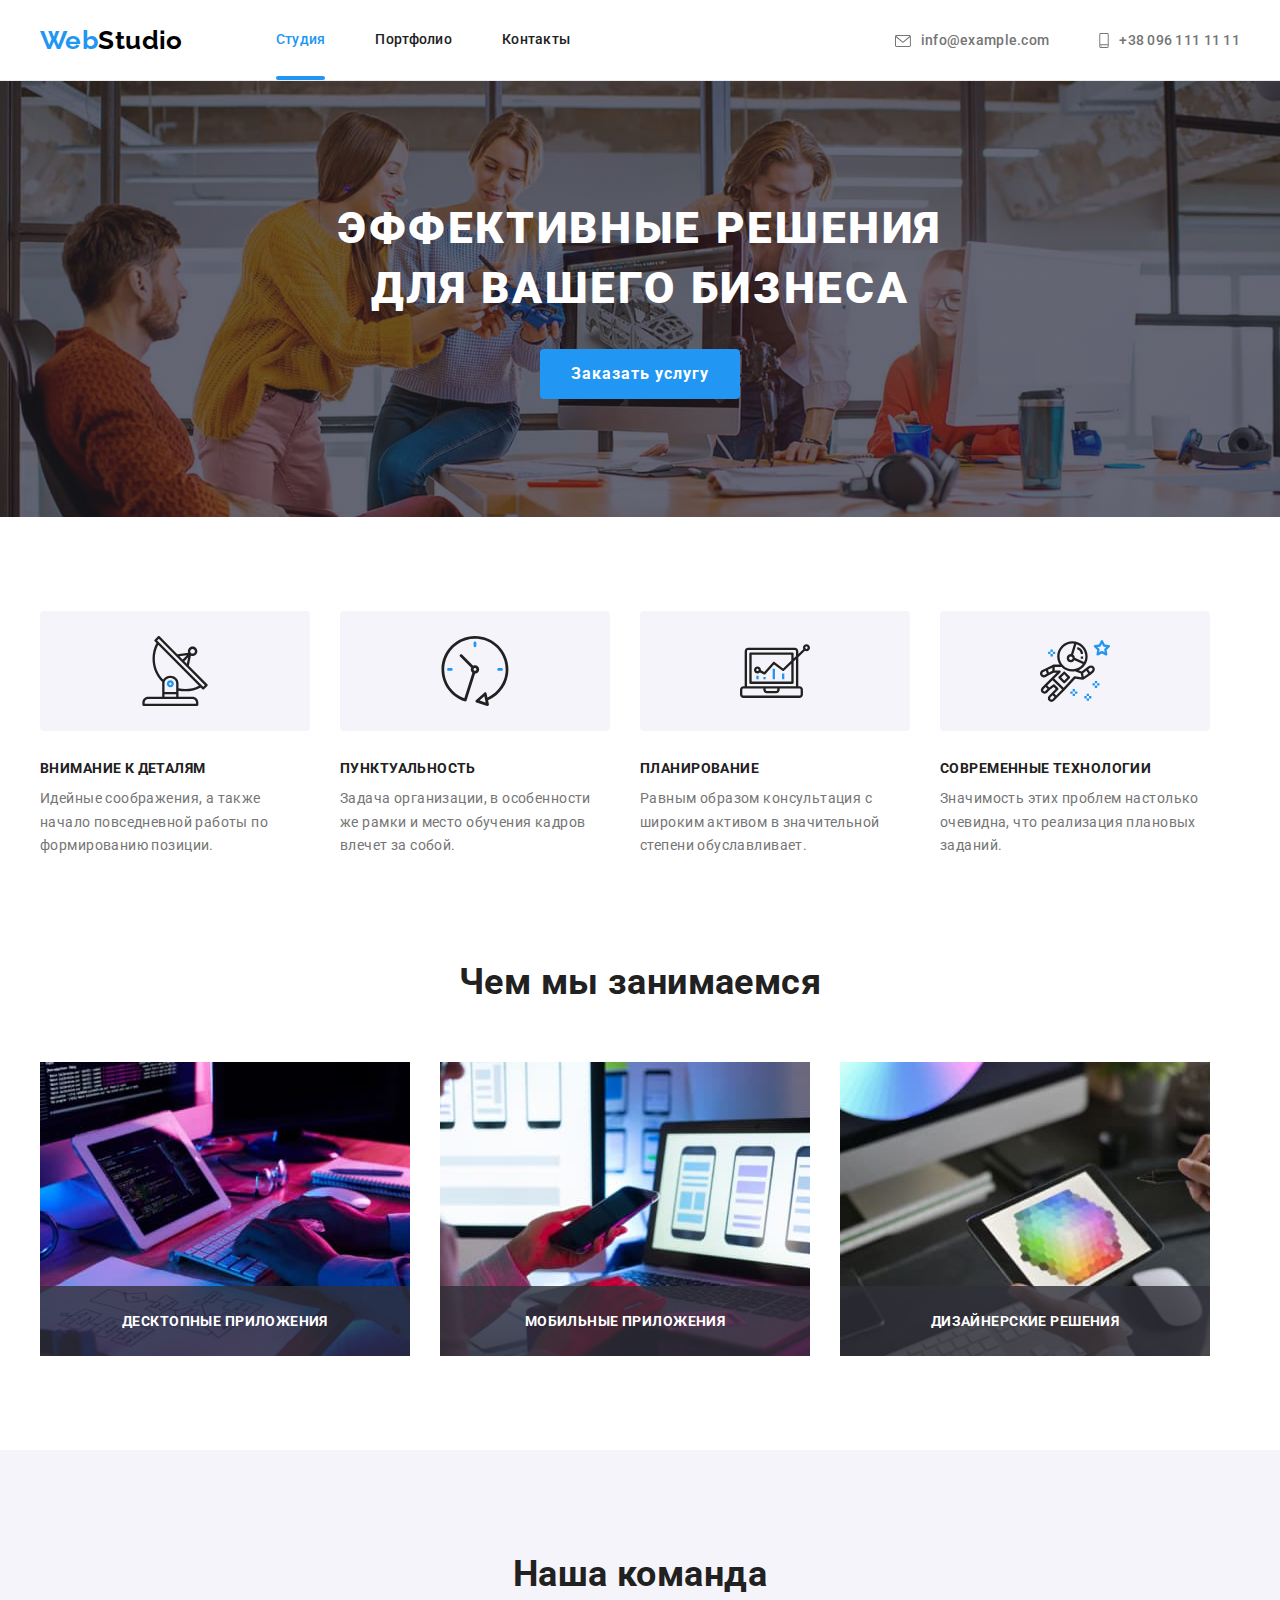
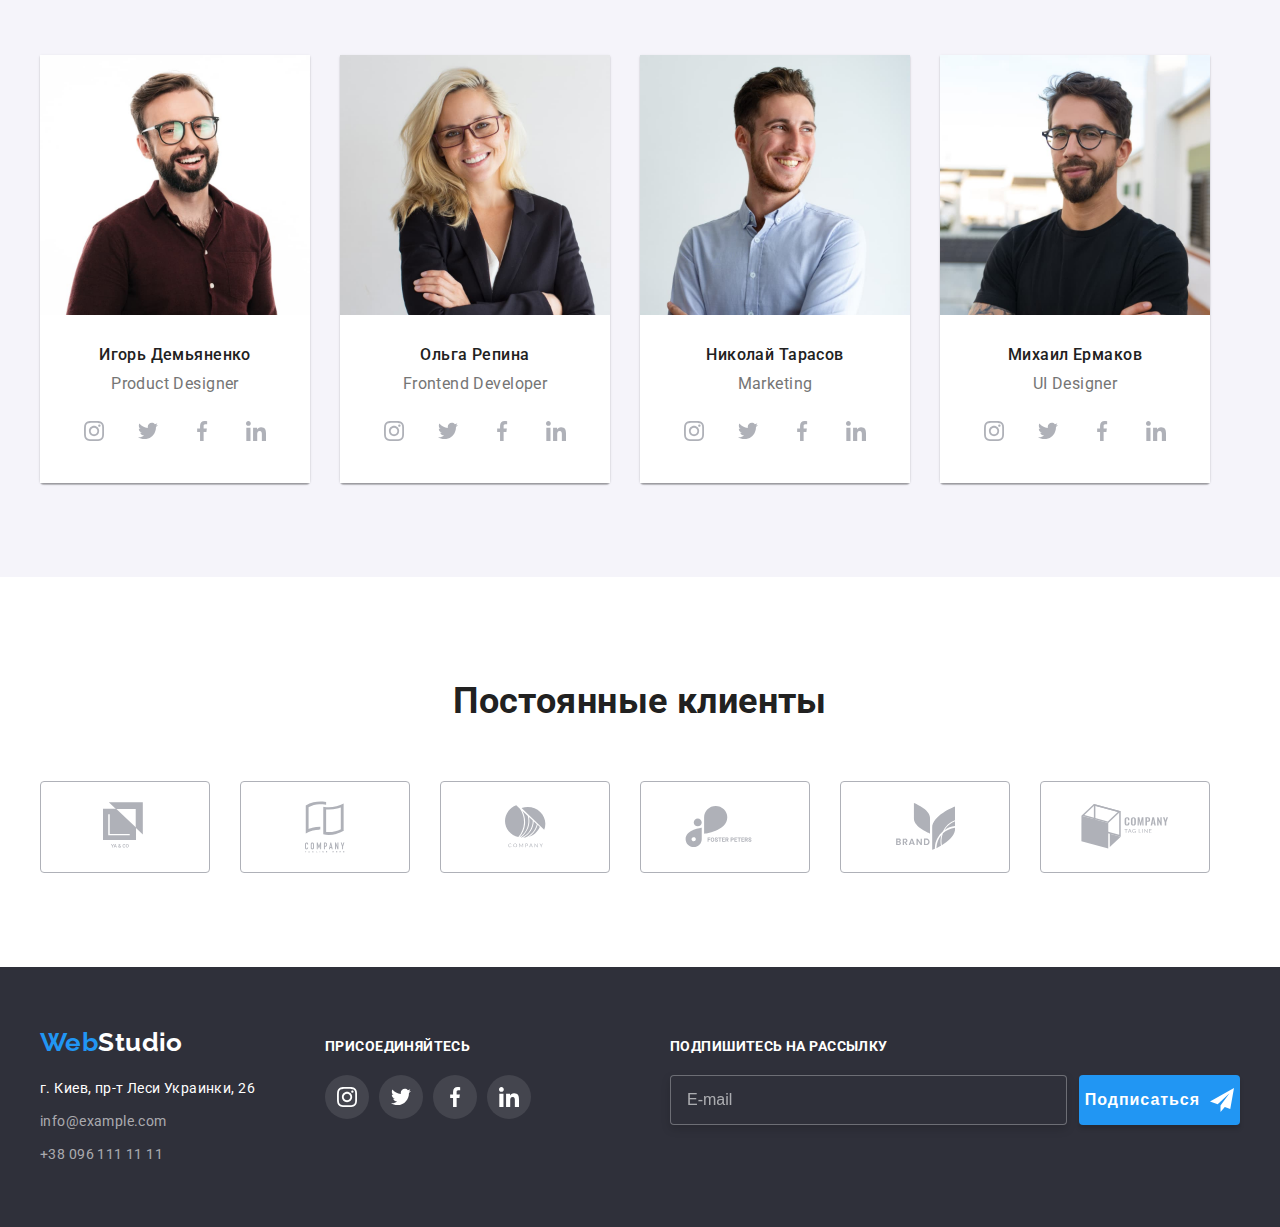
==== index.html @ 764f9989 "home work 8" ====
<!DOCTYPE html>
<html lang="ru">
<head>
    <meta charset="UTF-8">
    <meta name="viewport" content="width=device-width, initial-scale=1.0">
    <link rel="icon" href="./images/favicon.ico" type="image/x-icon">
    <link rel="preconnect" href="https://fonts.gstatic.com">
    <link href="https://fonts.googleapis.com/css2?family=Raleway:wght@700&family=Roboto:wght@400;500;700;900&display=swap" rel="stylesheet">
    <link rel="stylesheet" href="https://cdnjs.cloudflare.com/ajax/libs/modern-normalize/1.0.0/modern-normalize.min.css" integrity="sha512-ISS7cAi1PEhQ8jnbJpJZMd29NlhNj4AWYyLOSp2CE/CsHxTCu+r+t0D2yoJudVrd0/8fTVPUVDzY5Tvli75u/g==" crossorigin="anonymous" />
    <link rel="stylesheet" href="./css/main.min.css">
    <title>Web Studio</title>
</head>
<body>
    <!--Навигация-->
    <header class="header"> 
        <div class="conteiner main-nav">      
            <a class="logo" href="./index.html">Web<span class="accent">Studio</span></a>
            <div class="burger-menu" id="burger-menu" data-menu>
                <nav class="page-nave">
                    <ul class="site-nav list">
                        <li class="item"><a class="link current" href="./index.html">Студия</a></li>
                        <li class="item"><a class="link" href="./portfolio.html">Портфолио</a></li>
                        <li class="item"><a class="link" href="">Контакты</a></li>
                    </ul>
                </nav>        
                    <address class="auth">
                        <ul class="auth-nav">
                            <li class="item"><a class="link" href="mailto:info@example.com">
                                <svg class="icon-link" width="16" height="12"><use href="./images/sprite.svg#icon-envelope"></use>
                                </svg>info@example.com</a>
                            </li>
                            <li class="item"><a class="link"  href="tel:+380961111111">
                                <svg class="icon-link" width="10" height="15"><use href="./images/sprite.svg#icon-smartphone"></use>
                                </svg>+38 096 111 11 11</a>
                            </li>            
                        </ul> 
                    </address>
                </div>
                <button class="nav-menu"
                aria-expanded="false"
                aria-controls="burger-menu"
                data-nav-menu
                >
                    <svg class="menu" width="40" height="40"
                    aria-label="Переключатель мобильного меню">
                        <use class="icon-menu" href="./images/sprite.svg#icon-menu"></use>
                        <use class="icon-close" href="./images/sprite.svg#icon-close"></use>
                    </svg>
                </button>
            </div>
    </header>
    <main>
        <!--Hero-->
        <section class="hero">
           <div class="conteiner">
            <h1 class="hero-title">Эффективные решения <br/> 
                для вашего бизнеса</h1>
                <button data-modal-open>Заказать услугу</button>
           </div>
        </section>
        <!--Features-->
        <section class="section features">
           <div class="conteiner">
            <h2 class="visually-hidden">Особенности</h2>
            <ul class="features-list">
                <li class="item">
                    <div class="icon-features">
                        <svg width=70 height=70>
                            <use href="./images/sprite.svg#icon-antenna"></use>
                        </svg>
                    </div>
                    <h3 class="title">Внимание к деталям</h3>
                    <p>Идейные соображения, а также начало повседневной работы по формированию позиции.</p>
                </li>
                <li class="item">
                    <div class="icon-features">
                        <svg width=70 height=70>
                            <use href="./images/sprite.svg#icon-clock"></use>
                        </svg>
                    </div>
                    <h3 class="title">Пунктуальность</h3>
                    <p>Задача организации, в особенности же рамки и место обучения кадров влечет за собой.</p>
                </li>
                <li class="item">
                    <div class="icon-features">
                        <svg width=70 height=70>
                            <use href="./images/sprite.svg#icon-diagram"></use>
                        </svg>
                    </div>
                    <h3 class="title">Планирование</h3>
                    <p>Равным образом консультация с широким активом в значительной степени обуславливает.</p>
                </li>
                <li class="item">
                    <div class="icon-features">
                        <svg width=70 height=70>
                            <use href="./images/sprite.svg#icon-astronaut"></use>
                        </svg>
                    </div>
                    <h3 class="title">Современные технологии</h3>
                    <p>Значимость этих проблем настолько очевидна, что реализация плановых заданий.</p>
                </li>
            </ul>
           </div>
        </section>
        <!--Works-->
        <section class="section employment">
           <div class="conteiner">
            <h2 class="section-title">Чем мы занимаемся</h2>
            <ul class="works">
                <li class="item"><img src="images/box1.jpg" alt="work1" width="370">
                    <div class="works-label">Десктопные приложения</div>
                </li>
                <li class="item"><img src="images/box2.jpg" alt="work2" width="370">
                    <div class="works-label">Мобильные приложения</div>
                </li>
                <li class="item"><img src="images/box3.jpg" alt="work3" width="370">
                    <div class="works-label">Дизайнерские решения</div>
                </li>
            </ul>
           </div>
        </section>
        <!--Team-->
        <section class="section team">
            <div class="conteiner">
                <h2 class="section-title">Наша команда</h2>
            <ul class="workers">
                <li class="item"><img src="images/team1.jpg" alt="Игорь Демьяненко"">                                 
                <div class="workers-info">
                    <h3 class="names">Игорь Демьяненко</h3>
                    <p class="proffeshion">Product Designer</p>
                    <ul class="social-links">
                        <li class="social-item"><a class="link-social" href="">
                            <svg width=20 height=20>
                                <use href="./images/sprite.svg#icon-instagram"></use>
                                       </svg>
                            </a></li>
                        <li class="social-item"><a class="link-social" href="">
                            <svg width=20 height=20>
                                <use href="./images/sprite.svg#icon-twitter"></use>
                                           </svg>
                        </a></li>
                        <li class="social-item"><a class="link-social" href="">
                            <svg width=20 height=20>
                                <use href="./images/sprite.svg#icon-facebook"></use>
                                           </svg>
                        </a></li>
                        <li class="social-item"><a class="link-social" href="">
                            <svg width=20 height=20>
                                <use href="./images/sprite.svg#icon-linkedin"></use>
                                           </svg>
                        </a></li>
                    </ul>
                </div>
                </li>
                <li class="item"><img src="images/team2.jpg" alt="Ольга Репина"">
                <div class="workers-info">
                    <h3 class="names">Ольга Репина</h3>
                    <p class="proffeshion">Frontend Developer</p>
                    <ul class="social-links">
                        <li class="social-item"><a class="link-social" href="">
                            <svg width=20 height=20>
                                <use href="./images/sprite.svg#icon-instagram"></use>
                                       </svg>
                            </a></li>
                        <li class="social-item"><a class="link-social" href="">
                            <svg width=20 height=20>
                                <use href="./images/sprite.svg#icon-twitter"></use>
                                           </svg>
                        </a></li>
                        <li class="social-item"><a class="link-social" href="">
                            <svg width=20 height=20>
                                <use href="./images/sprite.svg#icon-facebook"></use>
                                           </svg>
                        </a></li>
                        <li class="social-item"><a class="link-social" href="">
                            <svg width=20 height=20>
                                <use href="./images/sprite.svg#icon-linkedin"></use>
                                           </svg>
                        </a></li>
                    </ul>
                </div>
                </li>
                <li class="item"><img src="images/team3.jpg" alt="Николай Тарасов"">
                <div class="workers-info">
                    <h3 class="names">Николай Тарасов</h3>
                    <p class="proffeshion">Marketing</p>
                    <ul class="social-links">
                        <li class="social-item"><a class="link-social" href="">
                            <svg width=20 height=20>
                                <use href="./images/sprite.svg#icon-instagram"></use>
                                       </svg>
                            </a></li>
                        <li class="social-item"><a class="link-social" href="">
                            <svg width=20 height=20>
                                <use href="./images/sprite.svg#icon-twitter"></use>
                                           </svg>
                        </a></li>
                        <li class="social-item"><a class="link-social" href="">
                            <svg width=20 height=20>
                                <use href="./images/sprite.svg#icon-facebook"></use>
                                           </svg>
                        </a></li>
                        <li class="social-item"><a class="link-social" href="">
                            <svg width=20 height=20>
                                <use href="./images/sprite.svg#icon-linkedin"></use>
                                           </svg>
                        </a></li>
                    </ul>
                </div>
                </li>
                <li class="item"><img src="images/team4.jpg" alt="Михаил Ермаков"">
                <div class="workers-info">
                    <h3 class="names">Михаил Ермаков</h3>
                    <p class="proffeshion">UI Designer</p>
                    <ul class="social-links">
                        <li class="social-item"><a class="link-social" href="">
                            <svg width=20 height=20>
                                <use href="./images/sprite.svg#icon-instagram"></use>
                                       </svg>
                            </a></li>
                        <li class="social-item"><a class="link-social" href="">
                            <svg width=20 height=20>
                                <use href="./images/sprite.svg#icon-twitter"></use>
                                           </svg>
                        </a></li>
                        <li class="social-item"><a class="link-social" href="">
                            <svg width=20 height=20>
                                <use href="./images/sprite.svg#icon-facebook"></use>
                                           </svg>
                        </a></li>
                        <li class="social-item"><a class="link-social" href="">
                            <svg width=20 height=20>
                                <use href="./images/sprite.svg#icon-linkedin"></use>
                                           </svg>
                        </a></li>
                    </ul>
                </div>
                </li>
            </ul>
            </div>
        </section>
        <!-- Clients -->
        <section class="section partners">
            <div class="conteiner">
                <h2 class="section-title">Постоянные клиенты</h2>
                <ul class="clients">
                    <li class="item"><a class="clients-link" href="">
                        <svg class="icon-clients" width=44 height=49>
                            <use href="./images/sprite.svg#icon-Client-1"></use>
                                   </svg>
                        </a></li>
                    <li class="item"><a class="clients-link" href="">
                        <svg class="icon-clients" width=40 height=52>
                            <use href="./images/sprite.svg#icon-Client-2"></use>
                                   </svg>
                        </a></li>
                    <li class="item"><a class="clients-link" href="">
                        <svg class="icon-clients" width=41 height=43>
                            <use href="./images/sprite.svg#icon-Client-3"></use>
                                   </svg>
                        </a></li>
                    <li class="item"><a class="clients-link" href="">
                        <svg class="icon-clients" width=80 height=42>
                            <use href="./images/sprite.svg#icon-Client-4"></use>
                                   </svg>
                        </a></li>
                    <li class="item"><a class="clients-link" href="">
                        <svg class="icon-clients" width=59 height=47>
                            <use href="./images/sprite.svg#icon-Client-5"></use>
                                   </svg>
                        </a></li>
                    <li class="item"><a class="clients-link" href="">
                        <svg class="icon-clients" width=88 height=45>
                            <use href="./images/sprite.svg#icon-Client-6"></use>
                                   </svg>
                        </a></li>
                </ul>
            </div>
        </section>

        <!-- backdrop -->
        <div class="backdrop is-hidden" data-modal>
            <div class="modal">
                <button class="modal-close" data-modal-close>
                    <svg class="close" width=18 height=18>
                        <use href="./images/sprite.svg#icon-close"></use>
                    </svg>
                </button>
                <form class="modal-form js-send-form" autocomplete="off">
                    <span class="modal-title">Оставьте свои данные, мы вам перезвоним</span>
                    <label class="form-label">
                        <span class="imput-title">Имя</span>
                        <input class="inputs" type="text" name="name">
                        <svg width=18 height=18>
                            <use href="./images/sprite.svg#icon-person"></use>
                        </svg>
                    </label>
                    <label class="form-label">
                        <span class="imput-title">Телефон</span>
                        <input class="inputs" type="tel" name="tel">
                        <svg width=18 height=18>
                            <use href="./images/sprite.svg#icon-phone"></use>
                        </svg>
                    </label>
                    <label class="form-label">
                        <span class="imput-title">Почта</span>
                        <input class="inputs" type="email" name="email">
                        <svg width=18 height=18>
                            <use href="./images/sprite.svg#icon-email"></use>
                        </svg>
                    </label>
                    <label for="comment">
                        <span class="imput-title">Комментарий</span>
                    </label>
                    <textarea class="comment" name="comment" id="comment" placeholder="Введите текст"></textarea>
                    <div class="agreement">
                        <label>
                        <input class="checkbox visually-hidden" type="checkbox" name="agreement" id="agreement">
                        <span class="check">Соглашаюсь с рассылкой и принимаю <a href="#">Условия договора</a></span>
                        </label>
                    </div>
                    <button class="modal-button" type="submit">Отправить</button>
                </form>
            </div>
        </div>
    </main>
    <footer class="footer">
        <div class="conteiner">
            <div class="footer-contact">
            <div>
            <a class="logo" href="index.html">Web<span class="accent-foot">Studio</span></a>
        <!--Contacts-->
        <address class="auth">        
            <ul>
                <li><a class="map" href="#">г. Киев, пр-т Леси Украинки, 26</a></li>
                <li class="contact-us"><a class="contacts" href="mailto:info@example.com">info@example.com</a></li>
                <li class="contact-us"><a class="contacts" href="tel:+380961111111">+38 096 111 11 11</a></li>            
            </ul>
        </address>
        </div>
        <!-- Subscribe -->
        <div class="subscribe">
            <p class="join">присоединяйтесь</p>
            <ul class="social-links">
                <li class="social-item"><a class="link-social" href="">
                    <svg width=20 height=20>
                        <use href="./images/sprite.svg#icon-instagram"></use>
                               </svg>
                    </a></li>
                <li class="social-item"><a class="link-social" href="">
                    <svg width=20 height=20>
                        <use href="./images/sprite.svg#icon-twitter"></use>
                                   </svg>
                </a></li>
                <li class="social-item"><a class="link-social" href="">
                    <svg width=20 height=20>
                        <use href="./images/sprite.svg#icon-facebook"></use>
                                   </svg>
                </a></li>
                <li class="social-item"><a class="link-social" href="">
                    <svg width=20 height=20>
                        <use href="./images/sprite.svg#icon-linkedin"></use>
                                   </svg>
                </a></li>
            </ul>
        </div>
    </div>
        <!-- E-mail form -->

        <form class="mail-form js-footer-send-form">
            <p class="join">Подпишитесь на рассылку</p>
            <div class="mail-enter">
            <input class="mail" type="email" name="mail" id="mail" placeholder="E-mail">
            <button class="mail-btn" type="submit">Подписаться
                <svg class="send" width=24 height=24>
                    <use href="./images/sprite.svg#icon-send"></use>
                </svg>
            </button>
            </div>
        </form>
    </div>
    </footer>    

    <script src="./js/modal.js"></script>
    <script src="/js/menu.js"></script>
    <script>
        (() => {
  document
    .querySelector('.js-footer-send-form')
    .addEventListener('submit', e => {
    e.preventDefault();

    new FormData(e.currentTarget).forEach((value, name) =>
      console.log(`${name}: ${value}`),
    );
  });
})();
    </script>
    <script>
        (() => {
  document
    .querySelector('.js-send-form')
    .addEventListener('submit', e => {
    e.preventDefault();

    new FormData(e.currentTarget).forEach((value, name) =>
      console.log(`${name}: ${value}`),
    );
  });
})();
    </script>
</body>
</html>
---- css/main.min.css ----
.hero button,.mail-btn,.modal-button{width:200px;height:50px;font-size:16px;line-height:1.87;letter-spacing:0.06em;font-weight:700;color:#fff;background-color:#2196F3;border-radius:4px;border:none}a{text-decoration:none}ul{list-style:none;margin:0;padding:0}img{display:block;max-width:100%;height:auto}body{margin:0;background-color:#fff;color:#757575;font-family:"Roboto",sans-serif;font-size:14px;font-weight:400;letter-spacing:.03em}.visually-hidden{position:absolute;width:1px;height:1px;margin:-1px;border:0;padding:0;clip:rect(0 0 0 0);overflow:hidden}.conteiner{margin:0 auto;padding-left:15px;padding-right:15px}@media screen and (min-width: 480px){.conteiner{width:480px}}@media screen and (min-width: 768px){.conteiner{width:768px}}@media screen and (min-width: 1200px){.conteiner{width:1200px}}.main-nav{position:relative;display:flex;align-items:center}@media screen and (max-width: 767px){.main-nav{justify-content:space-between}}@media screen and (min-width: 1200px){.page-nave{display:flex;align-items:center}}.logo{color:#2196F3;font-family:"Raleway",sans-serif;font-weight:700;font-size:24px;line-height:1.16}@media screen and (max-width: 767px){.logo{display:block;padding-top:16px;padding-bottom:16px}}@media screen and (min-width: 1200px){.logo{font-size:26px}}.accent{color:#000}.nav-menu{width:40px;height:40px;padding:0;display:flex;justify-content:center;align-items:center;color:#000;background-color:#fff;border:1px solid transparent;border-radius:50%;outline:transparent;cursor:pointer;transition:color 250ms cubic-bezier(0.4, 0, 0.2, 1)}.nav-menu .icon-close{display:none}.nav-menu.is-open .icon-close{display:block}.nav-menu.is-open .icon-menu{display:none}.nav-menu:hover,.nav-menu:focus{color:#2196F3}@media screen and (min-width: 768px){.nav-menu{display:none}}.menu{fill:currentColor}.burger-menu{background-color:#fff;text-align:center}@media screen and (max-width: 767px){.burger-menu{display:none;position:absolute;top:100%;left:0;width:100%;padding-top:60px;padding-bottom:60px}.burger-menu.is-open{display:block}}@media screen and (min-width: 768px){.burger-menu{display:flex;width:100%;align-items:center}}@media screen and (max-width: 767px){.site-nav{display:flex;flex-direction:column;align-items:center;margin-bottom:60px}}.site-nav .item{font-weight:500;font-size:18px}@media screen and (min-width: 768px){.site-nav .item{font-size:14px}}@media screen and (max-width: 767px){.site-nav .item+.item{margin-top:40px}}.site-nav .link.current{color:#2196F3}.site-nav .link.current::after{content:'';position:absolute;bottom:0;display:block;width:100%;height:4px;border-radius:2px;background-color:#2196F3}@media screen and (min-width: 768px){.site-nav{display:flex;margin-left:88px}.site-nav .item:not(:last-child){margin-right:50px}}@media screen and (min-width: 1200px){.site-nav{margin-left:93px}}.site-nav .link{display:block;padding-bottom:12px;position:relative;color:#212121;font-weight:500;line-height:1.14;letter-spacing:0.02em;transition:color 250ms cubic-bezier(0.4, 0, 0.2, 1)}@media screen and (max-width: 767px){.site-nav .link+.link{padding-top:40px}}@media screen and (min-width: 768px){.site-nav .link{padding-top:32px;padding-bottom:32px}}.site-nav .link:hover,.site-nav .link:focus{color:#2196F3}@media screen and (min-width: 1200px){.auth-nav{display:flex}}@media screen and (min-width: 768px){.auth-nav .item{display:block}}@media screen and (max-width: 767px){.auth-nav .item+.item{margin-top:16px}}@media screen and (min-width: 768px) and (max-width: 1199px){.auth-nav .item+.item{margin-top:10px}}@media screen and (min-width: 1200px){.auth-nav .item+.item{margin-left:50px}}.auth .link{color:#757575;font-style:normal;font-weight:500;font-size:18px;line-height:1.17;letter-spacing:0.02em;transition:color 250ms cubic-bezier(0.4, 0, 0.2, 1)}.auth .link:hover,.auth .link:focus{color:#2196F3}@media screen and (min-width: 768px){.auth .link{font-size:12px}}@media screen and (min-width: 1200px){.auth .link{font-size:14px}}.icon-link{fill:currentColor}@media screen and (min-width: 768px){.icon-link{margin-right:8px}}@media screen and (min-width: 1200px){.icon-link{margin-right:10px;vertical-align:middle}}.auth{margin-left:auto}.header{border-bottom:1px solid #ECECEC}.hero{padding-top:118px;padding-bottom:118px;margin-left:auto;margin-right:auto;max-width:480px;background-color:#2F303A;background-image:linear-gradient(to right, rgba(47,48,58,0.4), rgba(47,48,58,0.4)),url(../images/hero.jpg);background-repeat:no-repeat;background-size:cover;text-align:center}@media screen and (min-width: 768px){.hero{max-width:768px}}@media screen and (min-width: 1200px){.hero{max-width:1600px}}.hero-title{margin-top:0;margin-bottom:30px;color:#fff;font-weight:900;font-size:26px;line-height:1.62;letter-spacing:0.06em;text-transform:uppercase}@media screen and (min-width: 1200px){.hero-title{font-size:44px;line-height:1.36}}.hero button{padding:10px 31px;font-family:inherit;font-weight:700;transition:background-color 250ms cubic-bezier(0.4, 0, 0.2, 1)}.hero button:hover,.hero button:focus{background-color:#188CE8;cursor:pointer}.section{padding-bottom:60px}@media screen and (min-width: 1200px){.section{padding-bottom:94px}}.features{padding-top:60px}@media screen and (min-width: 1200px){.features{padding-top:94px}}.features-list{line-height:1.71}@media screen and (min-width: 768px){.features-list{display:flex;flex-wrap:wrap}}.features-list .title{margin-top:0;margin-bottom:10px;color:#212121;font-weight:700;font-size:14px;line-height:1.14;text-align:center;text-transform:uppercase}@media screen and (min-width: 768px){.features-list .title{text-align:start}}.features-list .item{width:450px}@media screen and (min-width: 768px){.features-list .item{width:354px}}@media screen and (min-width: 1200px){.features-list .item{width:270px}}.features-list .item:not(:last-child){margin-bottom:30px}@media screen and (min-width: 768px){.features-list .item:not(:last-child):nth-child(2n+1){margin-right:30px}}@media screen and (min-width: 768px){.features-list .item:not(:last-child):nth-last-child(-n+2){margin-bottom:0}}@media screen and (min-width: 1200px){.features-list .item:not(:last-child){margin-right:30px;margin-bottom:0}}.icon-features{display:flex;height:120px;justify-content:center;align-items:center;margin-bottom:30px;background-color:#F5F4FA;border-radius:4px}li p{margin-top:0;margin-bottom:0}@media (max-width: 1199px){.employment{display:none}}.works{display:flex}.works .item{position:relative}.works .item:not(:last-child){margin-right:30px}.works img{display:block}.works-label{position:absolute;bottom:0;left:0;display:flex;justify-content:center;align-items:center;width:370px;height:70px;font-weight:700;line-height:1.14;text-transform:uppercase;color:#fff;background-color:rgba(47,48,58,0.8)}.section-title{margin-top:0;margin-bottom:30px;color:#212121;font-weight:700;line-height:1.17;text-align:center;font-size:28px}@media screen and (min-width: 1200px){.section-title{margin-bottom:50px;font-size:36px;line-height:1.67}}.team{background-color:#F5F4FA;padding-top:60px;padding-bottom:60px;margin-left:auto;margin-right:auto}@media screen and (min-width: 1200px){.team{padding-top:94px;padding-bottom:94px}}.team .item{width:450px;text-align:center;box-shadow:0px 1px 3px rgba(0,0,0,0.12),0px 1px 1px rgba(0,0,0,0.14),0px 2px 1px rgba(0,0,0,0.2);border-radius:0px 0px 4px 4px}@media screen and (min-width: 768px){.team .item{width:354px}}@media screen and (min-width: 1200px){.team .item{width:270px}}.team .item:not(:last-child){margin-bottom:30px}@media screen and (min-width: 768px){.team .item:not(:last-child):nth-child(2n+1){margin-right:30px}}@media screen and (min-width: 768px){.team .item:not(:last-child):nth-last-child(-n+2){margin-bottom:0}}@media screen and (min-width: 1200px){.team .item:not(:last-child){margin-right:30px;margin-bottom:0}}@media screen and (min-width: 768px){.workers{display:flex;flex-wrap:wrap}}.workers-info{padding-top:30px;padding-right:10px;padding-bottom:24px;padding-left:10px;background-color:#fff}@media screen and (min-width: 1200px){.workers-info{padding-bottom:30px}}.team img{display:block;width:450px}@media screen and (min-width: 768px){.team img{width:354px}}@media screen and (min-width: 1200px){.team img{width:270px}}.names{margin-top:0;margin-bottom:10px;color:#212121;font-weight:500;line-height:1.19;font-size:16px}.proffeshion{margin-bottom:16px;font-size:16px;line-height:1.19}.social-links{display:flex;justify-content:center}.social-links .social-item+.social-item{margin-left:10px}.social-item .link-social{display:flex;width:44px;height:44px;justify-content:center;align-items:center;border-radius:50%;color:#afb1b8;transition:background-color 250ms cubic-bezier(0.4, 0, 0.2, 1),color 250ms cubic-bezier(0.4, 0, 0.2, 1)}.social-item .link-social:hover,.social-item .link-social:focus{background-color:#2196F3;color:#fff}.social-item svg{fill:currentColor}.clients{display:flex}@media screen and (max-width: 1199px){.clients{margin:-15px;flex-wrap:wrap}}.clients .item{width:calc((100% - 2 * 30px) / 2)}@media screen and (max-width: 1199px){.clients .item{margin:15px}}@media screen and (min-width: 768px){.clients .item{width:226px}}@media screen and (min-width: 1200px){.clients .item{width:170px}}@media screen and (min-width: 1200px){.clients .item:not(:last-child){margin-right:30px}}.clients-link{display:flex;justify-content:center;align-items:center;height:90px;color:#AFB1B8;border:1px solid #AFB1B8;border-radius:4px;transition:color 250ms cubic-bezier(0.4, 0, 0.2, 1),border-color 250ms cubic-bezier(0.4, 0, 0.2, 1)}.clients-link:hover,.clients-link:focus{color:#2196F3;border-color:#2196F3}.icon-clients{fill:currentColor}.partners{padding-top:60px}@media screen and (min-width: 1200px){.partners{padding-top:94px}}.footer{background-color:#2F303A}.footer .conteiner{text-align:center;padding-top:60px;padding-bottom:60px}@media screen and (min-width: 1200px){.footer .conteiner{display:flex;align-items:baseline;text-align:start}}.footer .logo{display:block;padding-top:0;padding-bottom:0;margin-top:0;margin-bottom:20px}.accent-foot,.map{color:#fff}.map{font-style:normal;line-height:1.71}.contacts{color:rgba(255,255,255,0.6);font-style:normal;line-height:1.71}@media screen and (min-width: 768px){.footer-contact{display:flex;align-items:baseline}}.contact-us{margin-top:8px}@media screen and (min-width: 1200px){.contact-us{margin-top:9px}}.subscribe{margin-top:60px}@media screen and (min-width: 768px){.subscribe{margin-left:auto;margin-top:0}}@media screen and (min-width: 1200px){.subscribe{margin-left:70px}}.subscribe .link-social{background-color:rgba(255,255,255,0.1);color:#fff}.join{display:block;margin-top:0;margin-bottom:20px;color:#fff;font-style:normal;font-weight:700;line-height:1.14;text-transform:uppercase}.mail-form{margin-top:60px}@media screen and (min-width: 1200px){.mail-form{margin-left:auto;margin-top:0}}.mail{width:100%;height:50px;margin-bottom:20px;padding-left:16px;border:1px solid rgba(255,255,255,0.3);box-sizing:border-box;filter:drop-shadow(0px 4px 4px rgba(0,0,0,0.15));border-radius:4px;font-style:normal;font-size:16px;line-height:1.25;color:rgba(255,255,255,0.6);background-color:#2F303A}@media screen and (min-width: 480px){.mail{min-width:450px}}@media screen and (min-width: 768px) and (max-width: 1199px){.mail{max-width:450px;margin-left:auto;margin-right:auto}}@media screen and (min-width: 1200px){.mail{display:flex;min-width:358px;margin-right:12px;justify-content:center;align-items:flex-start}}.mail::placeholder{font-style:normal;font-size:16px;line-height:1.25;color:rgba(255,255,255,0.6)}.mail-btn{display:flex;justify-content:center;align-items:center;font-style:normal;font-weight:700;box-shadow:0px 4px 4px rgba(0,0,0,0.15)}.mail-btn:hover{cursor:pointer}.send{margin-left:10px}.mail-enter{display:flex;flex-direction:column}@media screen and (max-width: 1199px){.mail-enter{align-items:center}}@media screen and (min-width: 1200px){.mail-enter{flex-direction:row}}.backdrop{position:fixed;top:0;left:0;width:100%;height:100%;z-index:2;background-color:rgba(0,0,0,0.2);opacity:1;transition:opacity 250ms cubic-bezier(0.4, 0, 0.2, 1);overflow-y:scroll}.backdrop.is-hidden{visibility:hidden;opacity:0;pointer-events:none}.backdrop.is-hidden .modal{transform:translate(-50%, -50%) scale(0.9);opacity:0}.modal{position:absolute;top:50%;left:50%;width:450px;height:609px;padding:40px;box-shadow:0px 1px 3px rgba(0,0,0,0.12),0px 1px 1px rgba(0,0,0,0.14),0px 2px 1px rgba(0,0,0,0.2);border-radius:4px;background:#fff;transform:translate(-50%, -50%) scale(1);opacity:1;transition:transform 250ms cubic-bezier(0.4, 0, 0.2, 1),opacity 250ms cubic-bezier(0.4, 0, 0.2, 1)}@media screen and (min-width: 1200px){.modal{width:528px;height:581px}}.modal-close{position:absolute;top:8px;right:8px;width:30px;height:30px;padding:0;display:flex;justify-content:center;align-items:center;color:#000;background-color:#fff;border:1px solid rgba(0,0,0,0.1);border-radius:50%;outline:transparent;cursor:pointer;transition:color 250ms cubic-bezier(0.4, 0, 0.2, 1)}.modal-close:hover,.modal-close:focus{color:#2196F3}.close{fill:currentColor}.modal-form{display:flex;flex-direction:column}.modal-form .form-label{position:relative}.modal-title{font-family:"Roboto",sans-serif;font-style:normal;font-weight:700;font-size:20px;line-height:1.5;text-align:center;letter-spacing:0.03em;color:#212121;margin-bottom:12px}@media screen and (min-width: 1200px){.modal-title{line-height:1.15}}.imput-title{display:block;font-family:"Roboto",sans-serif;font-style:normal;font-size:12px;line-height:1.17;letter-spacing:0.01em;color:#757575;margin-bottom:4px}.inputs{width:370px;height:40px;padding:11px 42px;border:1px solid rgba(33,33,33,0.2);border-radius:4px;margin-bottom:10px;outline:transparent;cursor:pointer;transition:border 250ms cubic-bezier(0.4, 0, 0.2, 1)}@media screen and (min-width: 1200px){.inputs{width:448px}}.form-label svg{position:absolute;top:29px;left:12px;fill:#000;transition:fill 250ms cubic-bezier(0.4, 0, 0.2, 1)}.comment{width:370px;height:120px;padding:12px 16px;border:1px solid rgba(33,33,33,0.2);border-radius:4px;margin-bottom:20px;outline:transparent;cursor:pointer;transition:border 250ms cubic-bezier(0.4, 0, 0.2, 1)}@media screen and (min-width: 1200px){.comment{width:448px}}.comment::placeholder{font-family:"Roboto",sans-serif;font-style:normal;font-weight:400;font-size:12px;line-height:1.17;letter-spacing:0.01em;color:rgba(117,117,117,0.5)}.inputs:focus-within,.comment:focus-within{border:1px solid #2196F3}.inputs:focus-within ~ svg{fill:#2196F3}.agreement{display:flex;justify-content:center;margin-bottom:30px;font-style:normal;font-size:12px;line-height:1.17;color:#757575}@media screen and (min-width: 1200px){.agreement{font-size:14px;line-height:1.71}}.check{display:flex;align-items:center}.check::before{display:inline-block;content:'';width:16px;height:15px;margin-right:8px;background-image:url(../images/checkbox.svg);fill:#212121;transition:fill 250ms cubic-bezier(0.4, 0, 0.2, 1),background-color 250ms cubic-bezier(0.4, 0, 0.2, 1),background-image 250ms cubic-bezier(0.4, 0, 0.2, 1)}.checkbox:checked+.check::before{background-color:#2196F3;background-image:url(../images/check.svg);border-radius:2px}.agreement label{position:relative;display:block}@media screen and (min-width: 1200px){.agreement label{padding-left:12px}}.agreement a{position:relative;color:#2196F3}.agreement a:before{position:absolute;left:0;bottom:1px;content:'';height:1px;width:100%;background-color:currentColor}@media screen and (min-width: 1200px){.agreement a:before{bottom:4px}}.modal-button{margin-right:auto;margin-left:auto;font-family:"Roboto",sans-serif;font-style:normal;font-weight:700;box-shadow:0px 4px 4px rgba(0,0,0,0.15);transition:background-color 250ms cubic-bezier(0.4, 0, 0.2, 1)}.modal-button:hover,.modal-button:focus{background-color:#188CE8;cursor:pointer}.filter{display:flex;margin-bottom:34px;justify-content:center}@media screen and (max-width: 767px){.filter{flex-wrap:wrap;justify-content:start}}@media screen and (max-width: 767px){.filter .item{margin-bottom:15px}}.filter .item:not(:last-child){margin-right:8px}.filter-btn{padding:6px 22px;background-color:#F5F4FA;color:#212121;border-radius:4px;border:1px solid transparent;font-weight:500;font-size:16px;line-height:1.62;letter-spacing:0.03em;transition:color 250ms cubic-bezier(0.4, 0, 0.2, 1),background-color 250ms cubic-bezier(0.4, 0, 0.2, 1),box-shadow 250ms cubic-bezier(0.4, 0, 0.2, 1)}.filter-btn:hover,.filter-btn:focus{background-color:#2196F3;color:#fff;box-shadow:0px 3px 1px rgba(0,0,0,0.1),0px 1px 2px rgba(0,0,0,0.08),0px 2px 2px rgba(0,0,0,0.12)}.portfolio{padding-top:94px;padding-bottom:94px}@media screen and (min-width: 768px){.work-list{display:flex;flex-wrap:wrap}}.work-list .title{color:#212121;font-weight:700;font-size:18px;line-height:2;letter-spacing:0.06em;margin-top:0;margin-bottom:4px}.work-item{background-color:#fff;width:450px}@media screen and (min-width: 1200px){.work-item{width:calc((100% - 60px) / 3)}.work-item:not(:nth-child(3n)){margin-right:30px}.work-item:not(:nth-last-child(-n+3)){margin-bottom:30px}}.work-link{display:block;transition:box-shadow 250ms cubic-bezier(0.4, 0, 0.2, 1)}.work-link:hover,.work-link:focus{box-shadow:0px 1px 1px rgba(0,0,0,0.12),0px 4px 4px rgba(0,0,0,0.06),1px 4px 6px rgba(0,0,0,0.16)}.work-link:hover .image-overlay,.work-link:focus .image-overlay{opacity:1;transform:translateY(0)}.work-item img{display:block}.work-image{position:relative;overflow:hidden}.image-overlay{position:absolute;top:0;left:0;transform:translateY(100%);width:100%;height:100%;padding:63px 24px;font-size:18px;line-height:1.56;color:#fff;background-color:rgba(33,150,243,0.9);opacity:0;transition:opacity 250ms cubic-bezier(0.4, 0, 0.2, 1),transform 250ms cubic-bezier(0.4, 0, 0.2, 1)}.work-content{padding-top:20px;padding-left:24px;padding-right:24px;padding-bottom:20px;border-left:1px solid #eee;border-right:1px solid #eee;border-bottom:1px solid #eee}.work-content p{color:#757575;font-size:16px;line-height:1.87}
/*# sourceMappingURL=main.min.css.map */
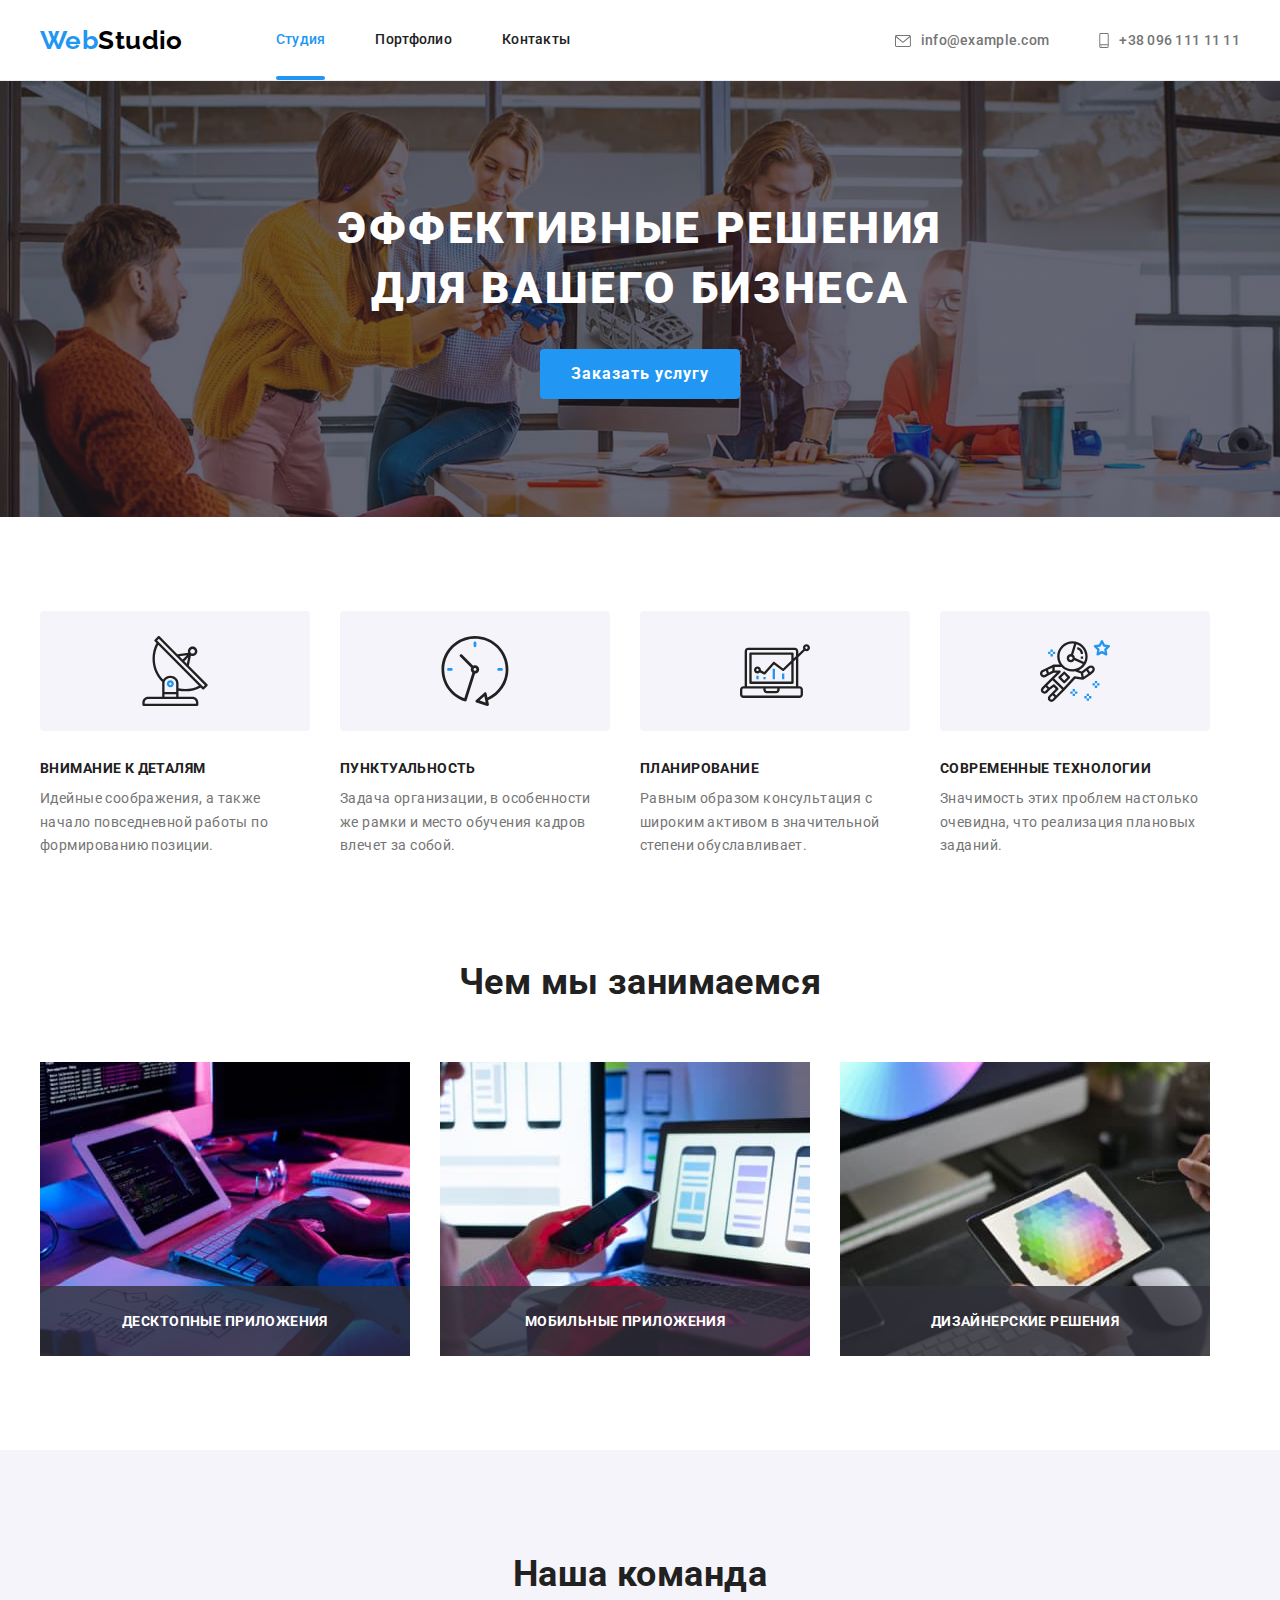
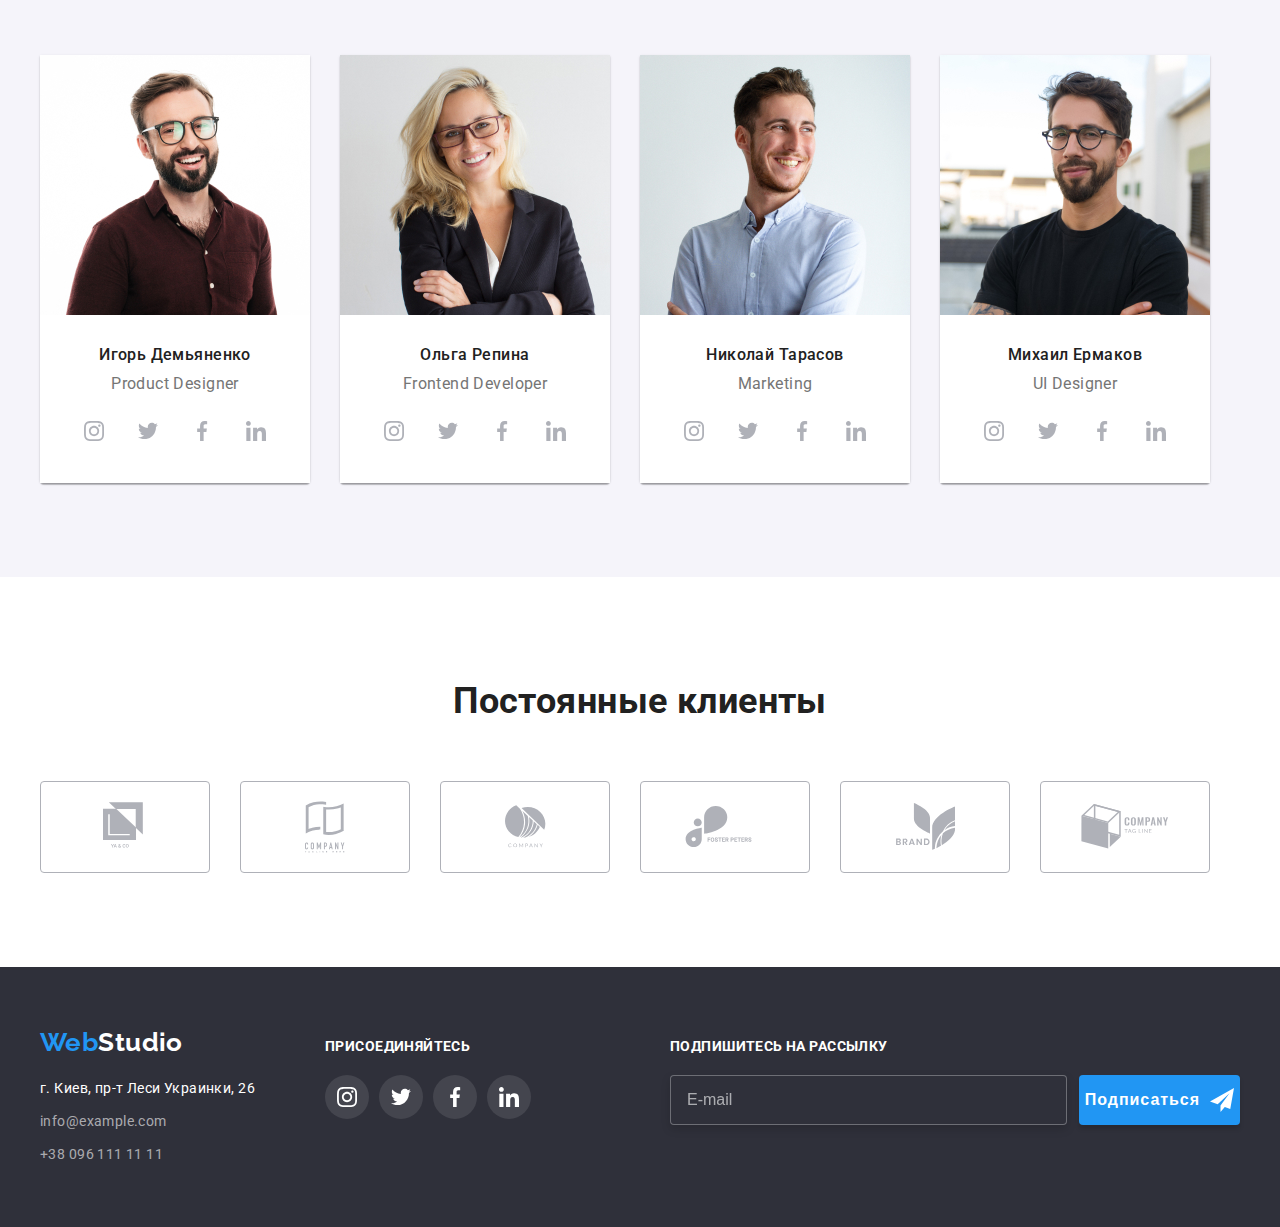
==== commit bc7067e1: "pictures retina" ====
--- a/index.html
+++ b/index.html
@@ -107,13 +107,13 @@
            <div class="conteiner">
             <h2 class="section-title">Чем мы занимаемся</h2>
             <ul class="works">
-                <li class="item"><img src="images/box1.jpg" alt="work1" width="370">
+                <li class="item"><img srcset="images/box1.jpg 1x, images/box1@2x.jpg 2x" src="images/box1.jpg" alt="work1" width="370">
                     <div class="works-label">Десктопные приложения</div>
                 </li>
-                <li class="item"><img src="images/box2.jpg" alt="work2" width="370">
+                <li class="item"><img srcset="images/box2.jpg 1x, images/box2@2x.jpg 2x" src="images/box2.jpg" alt="work2" width="370">
                     <div class="works-label">Мобильные приложения</div>
                 </li>
-                <li class="item"><img src="images/box3.jpg" alt="work3" width="370">
+                <li class="item"><img srcset="images/box3.jpg 1x, images/box3@2x.jpg 2x" src="images/box3.jpg" alt="work3" width="370">
                     <div class="works-label">Дизайнерские решения</div>
                 </li>
             </ul>
@@ -124,7 +124,31 @@
             <div class="conteiner">
                 <h2 class="section-title">Наша команда</h2>
             <ul class="workers">
-                <li class="item"><img src="images/team1.jpg" alt="Игорь Демьяненко"">                                 
+                <li class="item">
+                    <picture>
+                        <source srcset="
+                        images/team1-270.jpg 1x,
+                        images/team1-270@2x.jpg 2x"
+                        media="(min-width:1200px)"
+                        sizes="(min-width: 1200px) 270px, (min-width: 768px) 354px, 450px"
+                        type="image/jpg" >
+                        
+                        <source srcset="
+                        images/team1-354.jpg 1x, 
+                        images/team1-354@2x.jpg 2x"
+                        media="(min-width:768px)"
+                        sizes="(min-width: 1200px) 270px, (min-width: 768px) 354px, 450px"
+                        type="image/jpg" >
+
+                        <source srcset="
+                        images/team1-450.jpg 1x,
+                        images/team1-450@2x.jpg 2x"
+                        media="(max-width:767px)"
+                        sizes="(min-width: 1200px) 270px, (min-width: 768px) 354px, 450px" 
+                        type="image/jpg">
+
+                       <img src="images/team1-450.jpg" alt="Игорь Демьяненко">
+                    </picture>
                 <div class="workers-info">
                     <h3 class="names">Игорь Демьяненко</h3>
                     <p class="proffeshion">Product Designer</p>
@@ -152,7 +176,31 @@
                     </ul>
                 </div>
                 </li>
-                <li class="item"><img src="images/team2.jpg" alt="Ольга Репина"">
+                <li class="item">
+                    <picture>
+                        <source srcset="
+                        images/team2-270.jpg 1x,
+                        images/team2-270@2x.jpg 2x"
+                        media="(min-width:1200px)"
+                        sizes="(min-width: 1200px) 270px, (min-width: 768px) 354px, 450px"
+                        type="image/jpg" >
+                        
+                        <source srcset="
+                        images/team2-354.jpg 1x, 
+                        images/team2-354@2x.jpg 2x"
+                        media="(min-width:768px)"
+                        sizes="(min-width: 1200px) 270px, (min-width: 768px) 354px, 450px"
+                        type="image/jpg" >
+
+                        <source srcset="
+                        images/team2-450.jpg 1x,
+                        images/team2-450@2x.jpg 2x"
+                        media="(max-width:767px)"
+                        sizes="(min-width: 1200px) 270px, (min-width: 768px) 354px, 450px" 
+                        type="image/jpg">
+
+                       <img src="images/team2-450.jpg" alt="Ольга Репина">
+                    </picture>
                 <div class="workers-info">
                     <h3 class="names">Ольга Репина</h3>
                     <p class="proffeshion">Frontend Developer</p>
@@ -180,7 +228,31 @@
                     </ul>
                 </div>
                 </li>
-                <li class="item"><img src="images/team3.jpg" alt="Николай Тарасов"">
+                <li class="item">
+                    <picture>
+                        <source srcset="
+                        images/team3-270.jpg 1x,
+                        images/team3-270@2x.jpg 2x"
+                        media="(min-width:1200px)"
+                        sizes="(min-width: 1200px) 270px, (min-width: 768px) 354px, 450px"
+                        type="image/jpg" >
+                        
+                        <source srcset="
+                        images/team3-354.jpg 1x, 
+                        images/team3-354@2x.jpg 2x"
+                        media="(min-width:768px)"
+                        sizes="(min-width: 1200px) 270px, (min-width: 768px) 354px, 450px"
+                        type="image/jpg" >
+
+                        <source srcset="
+                        images/team3-450.jpg 1x,
+                        images/team3-450@2x.jpg 2x"
+                        media="(max-width:767px)"
+                        sizes="(min-width: 1200px) 270px, (min-width: 768px) 354px, 450px" 
+                        type="image/jpg">
+
+                       <img src="images/team3-450.jpg" alt="Николай Тарасов">
+                    </picture>
                 <div class="workers-info">
                     <h3 class="names">Николай Тарасов</h3>
                     <p class="proffeshion">Marketing</p>
@@ -208,7 +280,31 @@
                     </ul>
                 </div>
                 </li>
-                <li class="item"><img src="images/team4.jpg" alt="Михаил Ермаков"">
+                <li class="item">
+                    <picture>
+                        <source srcset="
+                        images/team4-270.jpg 1x,
+                        images/team4-270@2x.jpg 2x"
+                        media="(min-width:1200px)"
+                        sizes="(min-width: 1200px) 270px, (min-width: 768px) 354px, 450px"
+                        type="image/jpg" >
+                        
+                        <source srcset="
+                        images/team4-354.jpg 1x, 
+                        images/team4-354@2x.jpg 2x"
+                        media="(min-width:768px)"
+                        sizes="(min-width: 1200px) 270px, (min-width: 768px) 354px, 450px"
+                        type="image/jpg" >
+
+                        <source srcset="
+                        images/team4-450.jpg 1x,
+                        images/team4-450@2x.jpg 2x"
+                        media="(max-width:767px)"
+                        sizes="(min-width: 1200px) 270px, (min-width: 768px) 354px, 450px" 
+                        type="image/jpg">
+
+                       <img src="images/team4-450.jpg" alt="Михаил Ермаков">
+                    </picture>
                 <div class="workers-info">
                     <h3 class="names">Михаил Ермаков</h3>
                     <p class="proffeshion">UI Designer</p>
--- a/css/main.min.css
+++ b/css/main.min.css
@@ -1,2 +1,2 @@
-.hero button,.mail-btn,.modal-button{width:200px;height:50px;font-size:16px;line-height:1.87;letter-spacing:0.06em;font-weight:700;color:#fff;background-color:#2196F3;border-radius:4px;border:none}a{text-decoration:none}ul{list-style:none;margin:0;padding:0}img{display:block;max-width:100%;height:auto}body{margin:0;background-color:#fff;color:#757575;font-family:"Roboto",sans-serif;font-size:14px;font-weight:400;letter-spacing:.03em}.visually-hidden{position:absolute;width:1px;height:1px;margin:-1px;border:0;padding:0;clip:rect(0 0 0 0);overflow:hidden}.conteiner{margin:0 auto;padding-left:15px;padding-right:15px}@media screen and (min-width: 480px){.conteiner{width:480px}}@media screen and (min-width: 768px){.conteiner{width:768px}}@media screen and (min-width: 1200px){.conteiner{width:1200px}}.main-nav{position:relative;display:flex;align-items:center}@media screen and (max-width: 767px){.main-nav{justify-content:space-between}}@media screen and (min-width: 1200px){.page-nave{display:flex;align-items:center}}.logo{color:#2196F3;font-family:"Raleway",sans-serif;font-weight:700;font-size:24px;line-height:1.16}@media screen and (max-width: 767px){.logo{display:block;padding-top:16px;padding-bottom:16px}}@media screen and (min-width: 1200px){.logo{font-size:26px}}.accent{color:#000}.nav-menu{width:40px;height:40px;padding:0;display:flex;justify-content:center;align-items:center;color:#000;background-color:#fff;border:1px solid transparent;border-radius:50%;outline:transparent;cursor:pointer;transition:color 250ms cubic-bezier(0.4, 0, 0.2, 1)}.nav-menu .icon-close{display:none}.nav-menu.is-open .icon-close{display:block}.nav-menu.is-open .icon-menu{display:none}.nav-menu:hover,.nav-menu:focus{color:#2196F3}@media screen and (min-width: 768px){.nav-menu{display:none}}.menu{fill:currentColor}.burger-menu{background-color:#fff;text-align:center}@media screen and (max-width: 767px){.burger-menu{display:none;position:absolute;top:100%;left:0;width:100%;padding-top:60px;padding-bottom:60px}.burger-menu.is-open{display:block}}@media screen and (min-width: 768px){.burger-menu{display:flex;width:100%;align-items:center}}@media screen and (max-width: 767px){.site-nav{display:flex;flex-direction:column;align-items:center;margin-bottom:60px}}.site-nav .item{font-weight:500;font-size:18px}@media screen and (min-width: 768px){.site-nav .item{font-size:14px}}@media screen and (max-width: 767px){.site-nav .item+.item{margin-top:40px}}.site-nav .link.current{color:#2196F3}.site-nav .link.current::after{content:'';position:absolute;bottom:0;display:block;width:100%;height:4px;border-radius:2px;background-color:#2196F3}@media screen and (min-width: 768px){.site-nav{display:flex;margin-left:88px}.site-nav .item:not(:last-child){margin-right:50px}}@media screen and (min-width: 1200px){.site-nav{margin-left:93px}}.site-nav .link{display:block;padding-bottom:12px;position:relative;color:#212121;font-weight:500;line-height:1.14;letter-spacing:0.02em;transition:color 250ms cubic-bezier(0.4, 0, 0.2, 1)}@media screen and (max-width: 767px){.site-nav .link+.link{padding-top:40px}}@media screen and (min-width: 768px){.site-nav .link{padding-top:32px;padding-bottom:32px}}.site-nav .link:hover,.site-nav .link:focus{color:#2196F3}@media screen and (min-width: 1200px){.auth-nav{display:flex}}@media screen and (min-width: 768px){.auth-nav .item{display:block}}@media screen and (max-width: 767px){.auth-nav .item+.item{margin-top:16px}}@media screen and (min-width: 768px) and (max-width: 1199px){.auth-nav .item+.item{margin-top:10px}}@media screen and (min-width: 1200px){.auth-nav .item+.item{margin-left:50px}}.auth .link{color:#757575;font-style:normal;font-weight:500;font-size:18px;line-height:1.17;letter-spacing:0.02em;transition:color 250ms cubic-bezier(0.4, 0, 0.2, 1)}.auth .link:hover,.auth .link:focus{color:#2196F3}@media screen and (min-width: 768px){.auth .link{font-size:12px}}@media screen and (min-width: 1200px){.auth .link{font-size:14px}}.icon-link{fill:currentColor}@media screen and (min-width: 768px){.icon-link{margin-right:8px}}@media screen and (min-width: 1200px){.icon-link{margin-right:10px;vertical-align:middle}}.auth{margin-left:auto}.header{border-bottom:1px solid #ECECEC}.hero{padding-top:118px;padding-bottom:118px;margin-left:auto;margin-right:auto;max-width:480px;background-color:#2F303A;background-image:linear-gradient(to right, rgba(47,48,58,0.4), rgba(47,48,58,0.4)),url(../images/hero.jpg);background-repeat:no-repeat;background-size:cover;text-align:center}@media screen and (min-width: 768px){.hero{max-width:768px}}@media screen and (min-width: 1200px){.hero{max-width:1600px}}.hero-title{margin-top:0;margin-bottom:30px;color:#fff;font-weight:900;font-size:26px;line-height:1.62;letter-spacing:0.06em;text-transform:uppercase}@media screen and (min-width: 1200px){.hero-title{font-size:44px;line-height:1.36}}.hero button{padding:10px 31px;font-family:inherit;font-weight:700;transition:background-color 250ms cubic-bezier(0.4, 0, 0.2, 1)}.hero button:hover,.hero button:focus{background-color:#188CE8;cursor:pointer}.section{padding-bottom:60px}@media screen and (min-width: 1200px){.section{padding-bottom:94px}}.features{padding-top:60px}@media screen and (min-width: 1200px){.features{padding-top:94px}}.features-list{line-height:1.71}@media screen and (min-width: 768px){.features-list{display:flex;flex-wrap:wrap}}.features-list .title{margin-top:0;margin-bottom:10px;color:#212121;font-weight:700;font-size:14px;line-height:1.14;text-align:center;text-transform:uppercase}@media screen and (min-width: 768px){.features-list .title{text-align:start}}.features-list .item{width:450px}@media screen and (min-width: 768px){.features-list .item{width:354px}}@media screen and (min-width: 1200px){.features-list .item{width:270px}}.features-list .item:not(:last-child){margin-bottom:30px}@media screen and (min-width: 768px){.features-list .item:not(:last-child):nth-child(2n+1){margin-right:30px}}@media screen and (min-width: 768px){.features-list .item:not(:last-child):nth-last-child(-n+2){margin-bottom:0}}@media screen and (min-width: 1200px){.features-list .item:not(:last-child){margin-right:30px;margin-bottom:0}}.icon-features{display:flex;height:120px;justify-content:center;align-items:center;margin-bottom:30px;background-color:#F5F4FA;border-radius:4px}li p{margin-top:0;margin-bottom:0}@media (max-width: 1199px){.employment{display:none}}.works{display:flex}.works .item{position:relative}.works .item:not(:last-child){margin-right:30px}.works img{display:block}.works-label{position:absolute;bottom:0;left:0;display:flex;justify-content:center;align-items:center;width:370px;height:70px;font-weight:700;line-height:1.14;text-transform:uppercase;color:#fff;background-color:rgba(47,48,58,0.8)}.section-title{margin-top:0;margin-bottom:30px;color:#212121;font-weight:700;line-height:1.17;text-align:center;font-size:28px}@media screen and (min-width: 1200px){.section-title{margin-bottom:50px;font-size:36px;line-height:1.67}}.team{background-color:#F5F4FA;padding-top:60px;padding-bottom:60px;margin-left:auto;margin-right:auto}@media screen and (min-width: 1200px){.team{padding-top:94px;padding-bottom:94px}}.team .item{width:450px;text-align:center;box-shadow:0px 1px 3px rgba(0,0,0,0.12),0px 1px 1px rgba(0,0,0,0.14),0px 2px 1px rgba(0,0,0,0.2);border-radius:0px 0px 4px 4px}@media screen and (min-width: 768px){.team .item{width:354px}}@media screen and (min-width: 1200px){.team .item{width:270px}}.team .item:not(:last-child){margin-bottom:30px}@media screen and (min-width: 768px){.team .item:not(:last-child):nth-child(2n+1){margin-right:30px}}@media screen and (min-width: 768px){.team .item:not(:last-child):nth-last-child(-n+2){margin-bottom:0}}@media screen and (min-width: 1200px){.team .item:not(:last-child){margin-right:30px;margin-bottom:0}}@media screen and (min-width: 768px){.workers{display:flex;flex-wrap:wrap}}.workers-info{padding-top:30px;padding-right:10px;padding-bottom:24px;padding-left:10px;background-color:#fff}@media screen and (min-width: 1200px){.workers-info{padding-bottom:30px}}.team img{display:block;width:450px}@media screen and (min-width: 768px){.team img{width:354px}}@media screen and (min-width: 1200px){.team img{width:270px}}.names{margin-top:0;margin-bottom:10px;color:#212121;font-weight:500;line-height:1.19;font-size:16px}.proffeshion{margin-bottom:16px;font-size:16px;line-height:1.19}.social-links{display:flex;justify-content:center}.social-links .social-item+.social-item{margin-left:10px}.social-item .link-social{display:flex;width:44px;height:44px;justify-content:center;align-items:center;border-radius:50%;color:#afb1b8;transition:background-color 250ms cubic-bezier(0.4, 0, 0.2, 1),color 250ms cubic-bezier(0.4, 0, 0.2, 1)}.social-item .link-social:hover,.social-item .link-social:focus{background-color:#2196F3;color:#fff}.social-item svg{fill:currentColor}.clients{display:flex}@media screen and (max-width: 1199px){.clients{margin:-15px;flex-wrap:wrap}}.clients .item{width:calc((100% - 2 * 30px) / 2)}@media screen and (max-width: 1199px){.clients .item{margin:15px}}@media screen and (min-width: 768px){.clients .item{width:226px}}@media screen and (min-width: 1200px){.clients .item{width:170px}}@media screen and (min-width: 1200px){.clients .item:not(:last-child){margin-right:30px}}.clients-link{display:flex;justify-content:center;align-items:center;height:90px;color:#AFB1B8;border:1px solid #AFB1B8;border-radius:4px;transition:color 250ms cubic-bezier(0.4, 0, 0.2, 1),border-color 250ms cubic-bezier(0.4, 0, 0.2, 1)}.clients-link:hover,.clients-link:focus{color:#2196F3;border-color:#2196F3}.icon-clients{fill:currentColor}.partners{padding-top:60px}@media screen and (min-width: 1200px){.partners{padding-top:94px}}.footer{background-color:#2F303A}.footer .conteiner{text-align:center;padding-top:60px;padding-bottom:60px}@media screen and (min-width: 1200px){.footer .conteiner{display:flex;align-items:baseline;text-align:start}}.footer .logo{display:block;padding-top:0;padding-bottom:0;margin-top:0;margin-bottom:20px}.accent-foot,.map{color:#fff}.map{font-style:normal;line-height:1.71}.contacts{color:rgba(255,255,255,0.6);font-style:normal;line-height:1.71}@media screen and (min-width: 768px){.footer-contact{display:flex;align-items:baseline}}.contact-us{margin-top:8px}@media screen and (min-width: 1200px){.contact-us{margin-top:9px}}.subscribe{margin-top:60px}@media screen and (min-width: 768px){.subscribe{margin-left:auto;margin-top:0}}@media screen and (min-width: 1200px){.subscribe{margin-left:70px}}.subscribe .link-social{background-color:rgba(255,255,255,0.1);color:#fff}.join{display:block;margin-top:0;margin-bottom:20px;color:#fff;font-style:normal;font-weight:700;line-height:1.14;text-transform:uppercase}.mail-form{margin-top:60px}@media screen and (min-width: 1200px){.mail-form{margin-left:auto;margin-top:0}}.mail{width:100%;height:50px;margin-bottom:20px;padding-left:16px;border:1px solid rgba(255,255,255,0.3);box-sizing:border-box;filter:drop-shadow(0px 4px 4px rgba(0,0,0,0.15));border-radius:4px;font-style:normal;font-size:16px;line-height:1.25;color:rgba(255,255,255,0.6);background-color:#2F303A}@media screen and (min-width: 480px){.mail{min-width:450px}}@media screen and (min-width: 768px) and (max-width: 1199px){.mail{max-width:450px;margin-left:auto;margin-right:auto}}@media screen and (min-width: 1200px){.mail{display:flex;min-width:358px;margin-right:12px;justify-content:center;align-items:flex-start}}.mail::placeholder{font-style:normal;font-size:16px;line-height:1.25;color:rgba(255,255,255,0.6)}.mail-btn{display:flex;justify-content:center;align-items:center;font-style:normal;font-weight:700;box-shadow:0px 4px 4px rgba(0,0,0,0.15)}.mail-btn:hover{cursor:pointer}.send{margin-left:10px}.mail-enter{display:flex;flex-direction:column}@media screen and (max-width: 1199px){.mail-enter{align-items:center}}@media screen and (min-width: 1200px){.mail-enter{flex-direction:row}}.backdrop{position:fixed;top:0;left:0;width:100%;height:100%;z-index:2;background-color:rgba(0,0,0,0.2);opacity:1;transition:opacity 250ms cubic-bezier(0.4, 0, 0.2, 1);overflow-y:scroll}.backdrop.is-hidden{visibility:hidden;opacity:0;pointer-events:none}.backdrop.is-hidden .modal{transform:translate(-50%, -50%) scale(0.9);opacity:0}.modal{position:absolute;top:50%;left:50%;width:450px;height:609px;padding:40px;box-shadow:0px 1px 3px rgba(0,0,0,0.12),0px 1px 1px rgba(0,0,0,0.14),0px 2px 1px rgba(0,0,0,0.2);border-radius:4px;background:#fff;transform:translate(-50%, -50%) scale(1);opacity:1;transition:transform 250ms cubic-bezier(0.4, 0, 0.2, 1),opacity 250ms cubic-bezier(0.4, 0, 0.2, 1)}@media screen and (min-width: 1200px){.modal{width:528px;height:581px}}.modal-close{position:absolute;top:8px;right:8px;width:30px;height:30px;padding:0;display:flex;justify-content:center;align-items:center;color:#000;background-color:#fff;border:1px solid rgba(0,0,0,0.1);border-radius:50%;outline:transparent;cursor:pointer;transition:color 250ms cubic-bezier(0.4, 0, 0.2, 1)}.modal-close:hover,.modal-close:focus{color:#2196F3}.close{fill:currentColor}.modal-form{display:flex;flex-direction:column}.modal-form .form-label{position:relative}.modal-title{font-family:"Roboto",sans-serif;font-style:normal;font-weight:700;font-size:20px;line-height:1.5;text-align:center;letter-spacing:0.03em;color:#212121;margin-bottom:12px}@media screen and (min-width: 1200px){.modal-title{line-height:1.15}}.imput-title{display:block;font-family:"Roboto",sans-serif;font-style:normal;font-size:12px;line-height:1.17;letter-spacing:0.01em;color:#757575;margin-bottom:4px}.inputs{width:370px;height:40px;padding:11px 42px;border:1px solid rgba(33,33,33,0.2);border-radius:4px;margin-bottom:10px;outline:transparent;cursor:pointer;transition:border 250ms cubic-bezier(0.4, 0, 0.2, 1)}@media screen and (min-width: 1200px){.inputs{width:448px}}.form-label svg{position:absolute;top:29px;left:12px;fill:#000;transition:fill 250ms cubic-bezier(0.4, 0, 0.2, 1)}.comment{width:370px;height:120px;padding:12px 16px;border:1px solid rgba(33,33,33,0.2);border-radius:4px;margin-bottom:20px;outline:transparent;cursor:pointer;transition:border 250ms cubic-bezier(0.4, 0, 0.2, 1)}@media screen and (min-width: 1200px){.comment{width:448px}}.comment::placeholder{font-family:"Roboto",sans-serif;font-style:normal;font-weight:400;font-size:12px;line-height:1.17;letter-spacing:0.01em;color:rgba(117,117,117,0.5)}.inputs:focus-within,.comment:focus-within{border:1px solid #2196F3}.inputs:focus-within ~ svg{fill:#2196F3}.agreement{display:flex;justify-content:center;margin-bottom:30px;font-style:normal;font-size:12px;line-height:1.17;color:#757575}@media screen and (min-width: 1200px){.agreement{font-size:14px;line-height:1.71}}.check{display:flex;align-items:center}.check::before{display:inline-block;content:'';width:16px;height:15px;margin-right:8px;background-image:url(../images/checkbox.svg);fill:#212121;transition:fill 250ms cubic-bezier(0.4, 0, 0.2, 1),background-color 250ms cubic-bezier(0.4, 0, 0.2, 1),background-image 250ms cubic-bezier(0.4, 0, 0.2, 1)}.checkbox:checked+.check::before{background-color:#2196F3;background-image:url(../images/check.svg);border-radius:2px}.agreement label{position:relative;display:block}@media screen and (min-width: 1200px){.agreement label{padding-left:12px}}.agreement a{position:relative;color:#2196F3}.agreement a:before{position:absolute;left:0;bottom:1px;content:'';height:1px;width:100%;background-color:currentColor}@media screen and (min-width: 1200px){.agreement a:before{bottom:4px}}.modal-button{margin-right:auto;margin-left:auto;font-family:"Roboto",sans-serif;font-style:normal;font-weight:700;box-shadow:0px 4px 4px rgba(0,0,0,0.15);transition:background-color 250ms cubic-bezier(0.4, 0, 0.2, 1)}.modal-button:hover,.modal-button:focus{background-color:#188CE8;cursor:pointer}.filter{display:flex;margin-bottom:34px;justify-content:center}@media screen and (max-width: 767px){.filter{flex-wrap:wrap;justify-content:start}}@media screen and (max-width: 767px){.filter .item{margin-bottom:15px}}.filter .item:not(:last-child){margin-right:8px}.filter-btn{padding:6px 22px;background-color:#F5F4FA;color:#212121;border-radius:4px;border:1px solid transparent;font-weight:500;font-size:16px;line-height:1.62;letter-spacing:0.03em;transition:color 250ms cubic-bezier(0.4, 0, 0.2, 1),background-color 250ms cubic-bezier(0.4, 0, 0.2, 1),box-shadow 250ms cubic-bezier(0.4, 0, 0.2, 1)}.filter-btn:hover,.filter-btn:focus{background-color:#2196F3;color:#fff;box-shadow:0px 3px 1px rgba(0,0,0,0.1),0px 1px 2px rgba(0,0,0,0.08),0px 2px 2px rgba(0,0,0,0.12)}.portfolio{padding-top:94px;padding-bottom:94px}@media screen and (min-width: 768px){.work-list{display:flex;flex-wrap:wrap}}.work-list .title{color:#212121;font-weight:700;font-size:18px;line-height:2;letter-spacing:0.06em;margin-top:0;margin-bottom:4px}.work-item{background-color:#fff;width:450px}@media screen and (min-width: 1200px){.work-item{width:calc((100% - 60px) / 3)}.work-item:not(:nth-child(3n)){margin-right:30px}.work-item:not(:nth-last-child(-n+3)){margin-bottom:30px}}.work-link{display:block;transition:box-shadow 250ms cubic-bezier(0.4, 0, 0.2, 1)}.work-link:hover,.work-link:focus{box-shadow:0px 1px 1px rgba(0,0,0,0.12),0px 4px 4px rgba(0,0,0,0.06),1px 4px 6px rgba(0,0,0,0.16)}.work-link:hover .image-overlay,.work-link:focus .image-overlay{opacity:1;transform:translateY(0)}.work-item img{display:block}.work-image{position:relative;overflow:hidden}.image-overlay{position:absolute;top:0;left:0;transform:translateY(100%);width:100%;height:100%;padding:63px 24px;font-size:18px;line-height:1.56;color:#fff;background-color:rgba(33,150,243,0.9);opacity:0;transition:opacity 250ms cubic-bezier(0.4, 0, 0.2, 1),transform 250ms cubic-bezier(0.4, 0, 0.2, 1)}.work-content{padding-top:20px;padding-left:24px;padding-right:24px;padding-bottom:20px;border-left:1px solid #eee;border-right:1px solid #eee;border-bottom:1px solid #eee}.work-content p{color:#757575;font-size:16px;line-height:1.87}
+.hero button,.mail-btn,.modal-button{width:200px;height:50px;font-size:16px;line-height:1.87;letter-spacing:0.06em;font-weight:700;color:#fff;background-color:#2196F3;border-radius:4px;border:none}a{text-decoration:none}ul{list-style:none;margin:0;padding:0}img{display:block;max-width:100%;height:auto}body{margin:0;background-color:#fff;color:#757575;font-family:"Roboto",sans-serif;font-size:14px;font-weight:400;letter-spacing:.03em}.visually-hidden{position:absolute;width:1px;height:1px;margin:-1px;border:0;padding:0;clip:rect(0 0 0 0);overflow:hidden}.conteiner{margin:0 auto;padding-left:15px;padding-right:15px}@media screen and (min-width: 480px){.conteiner{width:480px}}@media screen and (min-width: 768px){.conteiner{width:768px}}@media screen and (min-width: 1200px){.conteiner{width:1200px}}.main-nav{position:relative;display:flex;align-items:center}@media screen and (max-width: 767px){.main-nav{justify-content:space-between}}@media screen and (min-width: 1200px){.page-nave{display:flex;align-items:center}}.logo{color:#2196F3;font-family:"Raleway",sans-serif;font-weight:700;font-size:24px;line-height:1.16}@media screen and (max-width: 767px){.logo{display:block;padding-top:16px;padding-bottom:16px}}@media screen and (min-width: 1200px){.logo{font-size:26px}}.accent{color:#000}.nav-menu{width:40px;height:40px;padding:0;display:flex;justify-content:center;align-items:center;color:#000;background-color:#fff;border:1px solid transparent;border-radius:50%;outline:transparent;cursor:pointer;transition:color 250ms cubic-bezier(0.4, 0, 0.2, 1)}.nav-menu .icon-close{display:none}.nav-menu.is-open .icon-close{display:block}.nav-menu.is-open .icon-menu{display:none}.nav-menu:hover,.nav-menu:focus{color:#2196F3}@media screen and (min-width: 768px){.nav-menu{display:none}}.menu{fill:currentColor}.burger-menu{background-color:#fff;text-align:center}@media screen and (max-width: 767px){.burger-menu{display:none;position:absolute;top:100%;left:0;width:100%;padding-top:60px;padding-bottom:60px;z-index:3}.burger-menu.is-open{display:block}}@media screen and (min-width: 768px){.burger-menu{display:flex;width:100%;align-items:center}}@media screen and (max-width: 767px){.site-nav{display:flex;flex-direction:column;align-items:center;margin-bottom:60px}}.site-nav .item{font-weight:500;font-size:18px}@media screen and (min-width: 768px){.site-nav .item{font-size:14px}}@media screen and (max-width: 767px){.site-nav .item+.item{margin-top:40px}}.site-nav .link.current{color:#2196F3}.site-nav .link.current::after{content:'';position:absolute;bottom:0;display:block;width:100%;height:4px;border-radius:2px;background-color:#2196F3}@media screen and (min-width: 768px){.site-nav{display:flex;margin-left:88px}.site-nav .item:not(:last-child){margin-right:50px}}@media screen and (min-width: 1200px){.site-nav{margin-left:93px}}.site-nav .link{display:block;padding-bottom:12px;position:relative;color:#212121;font-weight:500;line-height:1.14;letter-spacing:0.02em;transition:color 250ms cubic-bezier(0.4, 0, 0.2, 1)}@media screen and (max-width: 767px){.site-nav .link+.link{padding-top:40px}}@media screen and (min-width: 768px){.site-nav .link{padding-top:32px;padding-bottom:32px}}.site-nav .link:hover,.site-nav .link:focus{color:#2196F3}@media screen and (min-width: 1200px){.auth-nav{display:flex}}@media screen and (min-width: 768px){.auth-nav .item{display:block}}@media screen and (max-width: 767px){.auth-nav .item+.item{margin-top:16px}}@media screen and (min-width: 768px) and (max-width: 1199px){.auth-nav .item+.item{margin-top:10px}}@media screen and (min-width: 1200px){.auth-nav .item+.item{margin-left:50px}}.auth .link{color:#757575;font-style:normal;font-weight:500;font-size:18px;line-height:1.17;letter-spacing:0.02em;transition:color 250ms cubic-bezier(0.4, 0, 0.2, 1)}.auth .link:hover,.auth .link:focus{color:#2196F3}@media screen and (min-width: 768px){.auth .link{font-size:12px}}@media screen and (min-width: 1200px){.auth .link{font-size:14px}}.icon-link{fill:currentColor}@media screen and (min-width: 768px){.icon-link{margin-right:8px}}@media screen and (min-width: 1200px){.icon-link{margin-right:10px;vertical-align:middle}}.auth{margin-left:auto}.header{border-bottom:1px solid #ECECEC}.hero{padding-top:118px;padding-bottom:118px;margin-left:auto;margin-right:auto;max-width:480px;background-color:#2F303A;background-image:linear-gradient(to right, rgba(47,48,58,0.4), rgba(47,48,58,0.4)),url(../images/hero-450.jpg);background-repeat:no-repeat;background-size:cover;text-align:center}@media screen and (min-device-pixel-ratio: 2), screen and (min-resolution: 192dpi), screen and (min-resolution: 2dppx){.hero{background-image:linear-gradient(to right, rgba(47,48,58,0.4), rgba(47,48,58,0.4)),url(../images/hero-450@2x.jpg)}}@media screen and (min-width: 768px){.hero{max-width:768px;background-image:linear-gradient(to right, rgba(47,48,58,0.4), rgba(47,48,58,0.4)),url(../images/hero-768.jpg)}}@media screen and (min-width: 768px) and (min-device-pixel-ratio: 2), screen and (min-width: 768px) and (min-resolution: 192dpi), screen and (min-width: 768px) and (min-resolution: 2dppx){.hero{background-image:linear-gradient(to right, rgba(47,48,58,0.4), rgba(47,48,58,0.4)),url(../images/hero-768@2x.jpg)}}@media screen and (min-width: 1200px){.hero{max-width:1600px;background-image:linear-gradient(to right, rgba(47,48,58,0.4), rgba(47,48,58,0.4)),url(../images/hero-1600.jpg)}}@media screen and (min-width: 1200px) and (min-device-pixel-ratio: 2), screen and (min-width: 1200px) and (min-resolution: 192dpi), screen and (min-width: 1200px) and (min-resolution: 2dppx){.hero{background-image:linear-gradient(to right, rgba(47,48,58,0.4), rgba(47,48,58,0.4)),url(../images/hero-1600@2x.jpg)}}.hero-title{margin-top:0;margin-bottom:30px;color:#fff;font-weight:900;font-size:26px;line-height:1.62;letter-spacing:0.06em;text-transform:uppercase}@media screen and (min-width: 1200px){.hero-title{font-size:44px;line-height:1.36}}.hero button{padding:10px 31px;font-family:inherit;font-weight:700;transition:background-color 250ms cubic-bezier(0.4, 0, 0.2, 1)}.hero button:hover,.hero button:focus{background-color:#188CE8;cursor:pointer}.section{padding-bottom:60px}@media screen and (min-width: 1200px){.section{padding-bottom:94px}}.features{padding-top:60px}@media screen and (min-width: 1200px){.features{padding-top:94px}}.features-list{line-height:1.71}@media screen and (min-width: 768px){.features-list{display:flex;flex-wrap:wrap}}.features-list .title{margin-top:0;margin-bottom:10px;color:#212121;font-weight:700;font-size:14px;line-height:1.14;text-align:center;text-transform:uppercase}@media screen and (min-width: 768px){.features-list .title{text-align:start}}.features-list .item{width:450px}@media screen and (min-width: 768px){.features-list .item{width:354px}}@media screen and (min-width: 1200px){.features-list .item{width:270px}}.features-list .item:not(:last-child){margin-bottom:30px}@media screen and (min-width: 768px){.features-list .item:not(:last-child):nth-child(2n+1){margin-right:30px}}@media screen and (min-width: 768px){.features-list .item:not(:last-child):nth-last-child(-n+2){margin-bottom:0}}@media screen and (min-width: 1200px){.features-list .item:not(:last-child){margin-right:30px;margin-bottom:0}}.icon-features{display:flex;height:120px;justify-content:center;align-items:center;margin-bottom:30px;background-color:#F5F4FA;border-radius:4px}li p{margin-top:0;margin-bottom:0}@media (max-width: 1199px){.employment{display:none}}.works{display:flex}.works .item{position:relative}.works .item:not(:last-child){margin-right:30px}.works img{display:block}.works-label{position:absolute;bottom:0;left:0;display:flex;justify-content:center;align-items:center;width:370px;height:70px;font-weight:700;line-height:1.14;text-transform:uppercase;color:#fff;background-color:rgba(47,48,58,0.8)}.section-title{margin-top:0;margin-bottom:30px;color:#212121;font-weight:700;line-height:1.17;text-align:center;font-size:28px}@media screen and (min-width: 1200px){.section-title{margin-bottom:50px;font-size:36px;line-height:1.67}}.team{background-color:#F5F4FA;padding-top:60px;padding-bottom:60px;margin-left:auto;margin-right:auto}@media screen and (min-width: 1200px){.team{padding-top:94px;padding-bottom:94px}}.team .item{width:450px;text-align:center;box-shadow:0px 1px 3px rgba(0,0,0,0.12),0px 1px 1px rgba(0,0,0,0.14),0px 2px 1px rgba(0,0,0,0.2);border-radius:0px 0px 4px 4px}@media screen and (min-width: 768px){.team .item{width:354px}}@media screen and (min-width: 1200px){.team .item{width:270px}}.team .item:not(:last-child){margin-bottom:30px}@media screen and (min-width: 768px){.team .item:not(:last-child):nth-child(2n+1){margin-right:30px}}@media screen and (min-width: 768px){.team .item:not(:last-child):nth-last-child(-n+2){margin-bottom:0}}@media screen and (min-width: 1200px){.team .item:not(:last-child){margin-right:30px;margin-bottom:0}}@media screen and (min-width: 768px){.workers{display:flex;flex-wrap:wrap}}.workers-info{padding-top:30px;padding-right:10px;padding-bottom:24px;padding-left:10px;background-color:#fff}@media screen and (min-width: 1200px){.workers-info{padding-bottom:30px}}.team img{display:block;width:450px}@media screen and (min-width: 768px){.team img{width:354px}}@media screen and (min-width: 1200px){.team img{width:270px}}.names{margin-top:0;margin-bottom:10px;color:#212121;font-weight:500;line-height:1.19;font-size:16px}.proffeshion{margin-bottom:16px;font-size:16px;line-height:1.19}.social-links{display:flex;justify-content:center}.social-links .social-item+.social-item{margin-left:10px}.social-item .link-social{display:flex;width:44px;height:44px;justify-content:center;align-items:center;border-radius:50%;color:#afb1b8;transition:background-color 250ms cubic-bezier(0.4, 0, 0.2, 1),color 250ms cubic-bezier(0.4, 0, 0.2, 1)}.social-item .link-social:hover,.social-item .link-social:focus{background-color:#2196F3;color:#fff}.social-item svg{fill:currentColor}.clients{display:flex}@media screen and (max-width: 1199px){.clients{margin:-15px;flex-wrap:wrap}}.clients .item{width:calc((100% - 2 * 30px) / 2)}@media screen and (max-width: 1199px){.clients .item{margin:15px}}@media screen and (min-width: 768px){.clients .item{width:226px}}@media screen and (min-width: 1200px){.clients .item{width:170px}}@media screen and (min-width: 1200px){.clients .item:not(:last-child){margin-right:30px}}.clients-link{display:flex;justify-content:center;align-items:center;height:90px;color:#AFB1B8;border:1px solid #AFB1B8;border-radius:4px;transition:color 250ms cubic-bezier(0.4, 0, 0.2, 1),border-color 250ms cubic-bezier(0.4, 0, 0.2, 1)}.clients-link:hover,.clients-link:focus{color:#2196F3;border-color:#2196F3}.icon-clients{fill:currentColor}.partners{padding-top:60px}@media screen and (min-width: 1200px){.partners{padding-top:94px}}.footer{background-color:#2F303A}.footer .conteiner{text-align:center;padding-top:60px;padding-bottom:60px}@media screen and (min-width: 1200px){.footer .conteiner{display:flex;align-items:baseline;text-align:start}}.footer .logo{display:block;padding-top:0;padding-bottom:0;margin-top:0;margin-bottom:20px}.accent-foot,.map{color:#fff}.map{font-style:normal;line-height:1.71}.contacts{color:rgba(255,255,255,0.6);font-style:normal;line-height:1.71}@media screen and (min-width: 768px){.footer-contact{display:flex;align-items:baseline}}.contact-us{margin-top:8px}@media screen and (min-width: 1200px){.contact-us{margin-top:9px}}.subscribe{margin-top:60px}@media screen and (min-width: 768px){.subscribe{margin-left:auto;margin-top:0}}@media screen and (min-width: 1200px){.subscribe{margin-left:70px}}.subscribe .link-social{background-color:rgba(255,255,255,0.1);color:#fff}.join{display:block;margin-top:0;margin-bottom:20px;color:#fff;font-style:normal;font-weight:700;line-height:1.14;text-transform:uppercase}.mail-form{margin-top:60px}@media screen and (min-width: 1200px){.mail-form{margin-left:auto;margin-top:0}}.mail{width:100%;height:50px;margin-bottom:20px;padding-left:16px;border:1px solid rgba(255,255,255,0.3);box-sizing:border-box;filter:drop-shadow(0px 4px 4px rgba(0,0,0,0.15));border-radius:4px;font-style:normal;font-size:16px;line-height:1.25;color:rgba(255,255,255,0.6);background-color:#2F303A}@media screen and (min-width: 480px){.mail{min-width:450px}}@media screen and (min-width: 768px) and (max-width: 1199px){.mail{max-width:450px;margin-left:auto;margin-right:auto}}@media screen and (min-width: 1200px){.mail{display:flex;min-width:358px;margin-right:12px;justify-content:center;align-items:flex-start}}.mail::placeholder{font-style:normal;font-size:16px;line-height:1.25;color:rgba(255,255,255,0.6)}.mail-btn{display:flex;justify-content:center;align-items:center;font-style:normal;font-weight:700;box-shadow:0px 4px 4px rgba(0,0,0,0.15)}.mail-btn:hover{cursor:pointer}.send{margin-left:10px}.mail-enter{display:flex;flex-direction:column}@media screen and (max-width: 1199px){.mail-enter{align-items:center}}@media screen and (min-width: 1200px){.mail-enter{flex-direction:row}}.backdrop{position:fixed;top:0;left:0;width:100%;height:100%;z-index:2;background-color:rgba(0,0,0,0.2);opacity:1;transition:opacity 250ms cubic-bezier(0.4, 0, 0.2, 1);overflow-y:scroll}.backdrop.is-hidden{visibility:hidden;opacity:0;pointer-events:none}.backdrop.is-hidden .modal{transform:translate(-50%, -50%) scale(0.9);opacity:0}.modal{position:absolute;top:50%;left:50%;width:450px;height:609px;padding:40px;box-shadow:0px 1px 3px rgba(0,0,0,0.12),0px 1px 1px rgba(0,0,0,0.14),0px 2px 1px rgba(0,0,0,0.2);border-radius:4px;background:#fff;transform:translate(-50%, -50%) scale(1);opacity:1;transition:transform 250ms cubic-bezier(0.4, 0, 0.2, 1),opacity 250ms cubic-bezier(0.4, 0, 0.2, 1)}@media screen and (min-width: 1200px){.modal{width:528px;height:581px}}.modal-close{position:absolute;top:8px;right:8px;width:30px;height:30px;padding:0;display:flex;justify-content:center;align-items:center;color:#000;background-color:#fff;border:1px solid rgba(0,0,0,0.1);border-radius:50%;outline:transparent;cursor:pointer;transition:color 250ms cubic-bezier(0.4, 0, 0.2, 1)}.modal-close:hover,.modal-close:focus{color:#2196F3}.close{fill:currentColor}.modal-form{display:flex;flex-direction:column}.modal-form .form-label{position:relative}.modal-title{font-family:"Roboto",sans-serif;font-style:normal;font-weight:700;font-size:20px;line-height:1.5;text-align:center;letter-spacing:0.03em;color:#212121;margin-bottom:12px}@media screen and (min-width: 1200px){.modal-title{line-height:1.15}}.imput-title{display:block;font-family:"Roboto",sans-serif;font-style:normal;font-size:12px;line-height:1.17;letter-spacing:0.01em;color:#757575;margin-bottom:4px}.inputs{width:370px;height:40px;padding:11px 42px;border:1px solid rgba(33,33,33,0.2);border-radius:4px;margin-bottom:10px;outline:transparent;cursor:pointer;transition:border 250ms cubic-bezier(0.4, 0, 0.2, 1)}@media screen and (min-width: 1200px){.inputs{width:448px}}.form-label svg{position:absolute;top:29px;left:12px;fill:#000;transition:fill 250ms cubic-bezier(0.4, 0, 0.2, 1)}.comment{width:370px;height:120px;padding:12px 16px;border:1px solid rgba(33,33,33,0.2);border-radius:4px;margin-bottom:20px;outline:transparent;cursor:pointer;transition:border 250ms cubic-bezier(0.4, 0, 0.2, 1)}@media screen and (min-width: 1200px){.comment{width:448px}}.comment::placeholder{font-family:"Roboto",sans-serif;font-style:normal;font-weight:400;font-size:12px;line-height:1.17;letter-spacing:0.01em;color:rgba(117,117,117,0.5)}.inputs:focus-within,.comment:focus-within{border:1px solid #2196F3}.inputs:focus-within ~ svg{fill:#2196F3}.agreement{display:flex;justify-content:center;margin-bottom:30px;font-style:normal;font-size:12px;line-height:1.17;color:#757575}@media screen and (min-width: 1200px){.agreement{font-size:14px;line-height:1.71}}.check{display:flex;align-items:center}.check::before{display:inline-block;content:'';width:16px;height:15px;margin-right:8px;background-image:url(../images/checkbox.svg);fill:#212121;transition:fill 250ms cubic-bezier(0.4, 0, 0.2, 1),background-color 250ms cubic-bezier(0.4, 0, 0.2, 1),background-image 250ms cubic-bezier(0.4, 0, 0.2, 1)}.checkbox:checked+.check::before{background-color:#2196F3;background-image:url(../images/check.svg);border-radius:2px}.agreement label{position:relative;display:block}@media screen and (min-width: 1200px){.agreement label{padding-left:12px}}.agreement a{position:relative;color:#2196F3}.agreement a:before{position:absolute;left:0;bottom:1px;content:'';height:1px;width:100%;background-color:currentColor}@media screen and (min-width: 1200px){.agreement a:before{bottom:4px}}.modal-button{margin-right:auto;margin-left:auto;font-family:"Roboto",sans-serif;font-style:normal;font-weight:700;box-shadow:0px 4px 4px rgba(0,0,0,0.15);transition:background-color 250ms cubic-bezier(0.4, 0, 0.2, 1)}.modal-button:hover,.modal-button:focus{background-color:#188CE8;cursor:pointer}.filter{display:flex;margin-bottom:40px;justify-content:center}@media screen and (min-width: 768px){.filter{margin-bottom:14px}}@media screen and (min-width: 1200px){.filter{margin-bottom:34px}}@media screen and (max-width: 767px){.filter{flex-wrap:wrap;justify-content:start}}@media screen and (max-width: 767px){.filter .item{margin-bottom:15px}}.filter .item:not(:last-child){margin-right:8px}.filter-btn{padding:6px 22px;background-color:#F5F4FA;color:#212121;border-radius:4px;border:1px solid transparent;font-weight:500;font-size:16px;line-height:1.62;letter-spacing:0.03em;transition:color 250ms cubic-bezier(0.4, 0, 0.2, 1),background-color 250ms cubic-bezier(0.4, 0, 0.2, 1),box-shadow 250ms cubic-bezier(0.4, 0, 0.2, 1)}.filter-btn:hover,.filter-btn:focus{background-color:#2196F3;color:#fff;box-shadow:0px 3px 1px rgba(0,0,0,0.1),0px 1px 2px rgba(0,0,0,0.08),0px 2px 2px rgba(0,0,0,0.12)}.portfolio{padding-top:60px;padding-bottom:60px}@media screen and (min-width: 1200px){.portfolio{padding-top:94px;padding-bottom:94px}}@media screen and (min-width: 768px){.work-list{display:flex;flex-wrap:wrap}}.work-list .title{color:#212121;font-weight:700;font-size:18px;line-height:2;letter-spacing:0.06em;margin-top:0;margin-bottom:4px}.work-item{background-color:#fff;width:450px}@media screen and (min-width: 768px) and (max-width: 1199px){.work-item{width:calc((100% - 30px) / 2)}.work-item:not(:nth-child(2n)){margin-right:30px}.work-item:not(:last-child){margin-bottom:30px}}@media screen and (min-width: 1200px){.work-item{width:calc((100% - 60px) / 3)}.work-item:not(:nth-child(3n)){margin-right:30px}.work-item:not(:nth-last-child(-n+3)){margin-bottom:30px}}.work-link{display:block;transition:box-shadow 250ms cubic-bezier(0.4, 0, 0.2, 1)}.work-link:hover,.work-link:focus{box-shadow:0px 1px 1px rgba(0,0,0,0.12),0px 4px 4px rgba(0,0,0,0.06),1px 4px 6px rgba(0,0,0,0.16)}.work-link:hover .image-overlay,.work-link:focus .image-overlay{opacity:1;transform:translateY(0)}.work-item img{display:block}.work-image{position:relative;overflow:hidden}.image-overlay{position:absolute;top:0;left:0;transform:translateY(100%);width:100%;height:100%;padding:63px 24px;font-size:18px;line-height:1.56;color:#fff;background-color:rgba(33,150,243,0.9);opacity:0;transition:opacity 250ms cubic-bezier(0.4, 0, 0.2, 1),transform 250ms cubic-bezier(0.4, 0, 0.2, 1)}.work-content{padding-top:20px;padding-left:24px;padding-right:24px;padding-bottom:20px;border-left:1px solid #eee;border-right:1px solid #eee;border-bottom:1px solid #eee}.work-content p{color:#757575;font-size:16px;line-height:1.87}
 /*# sourceMappingURL=main.min.css.map */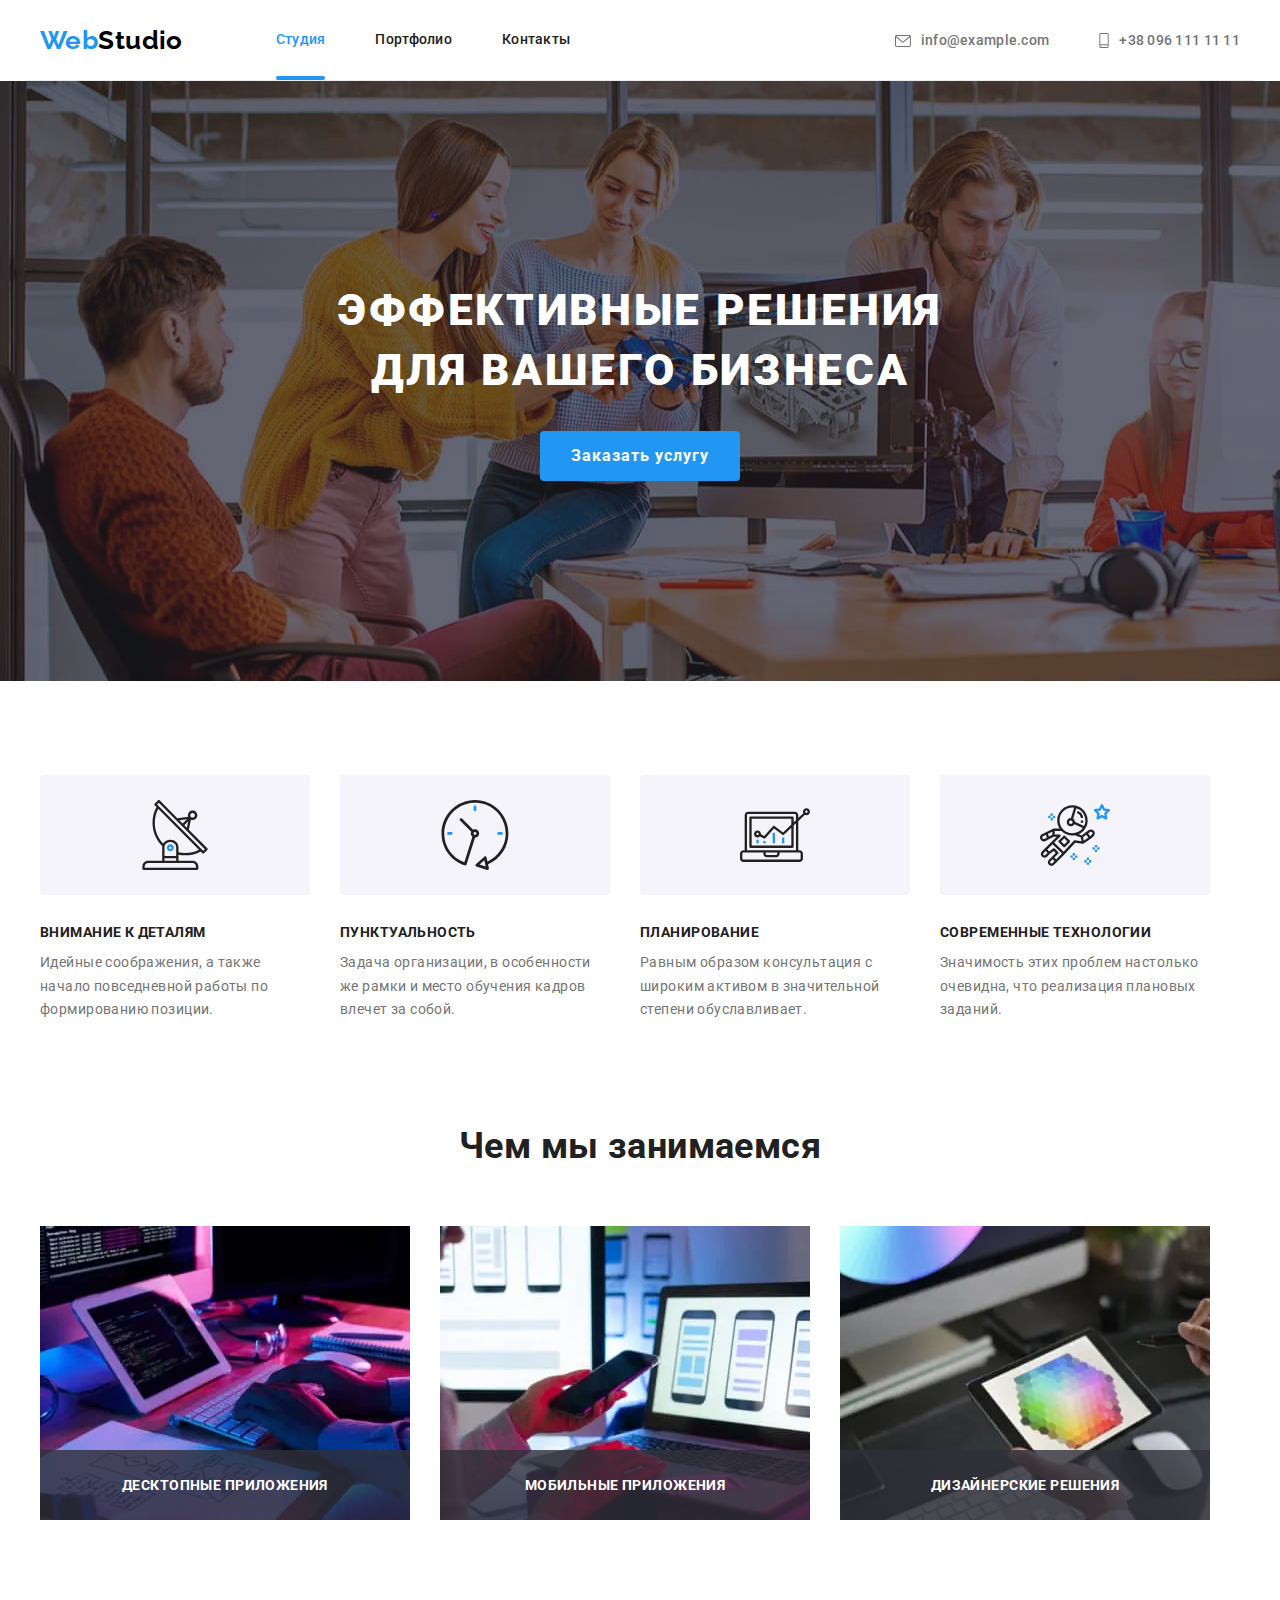
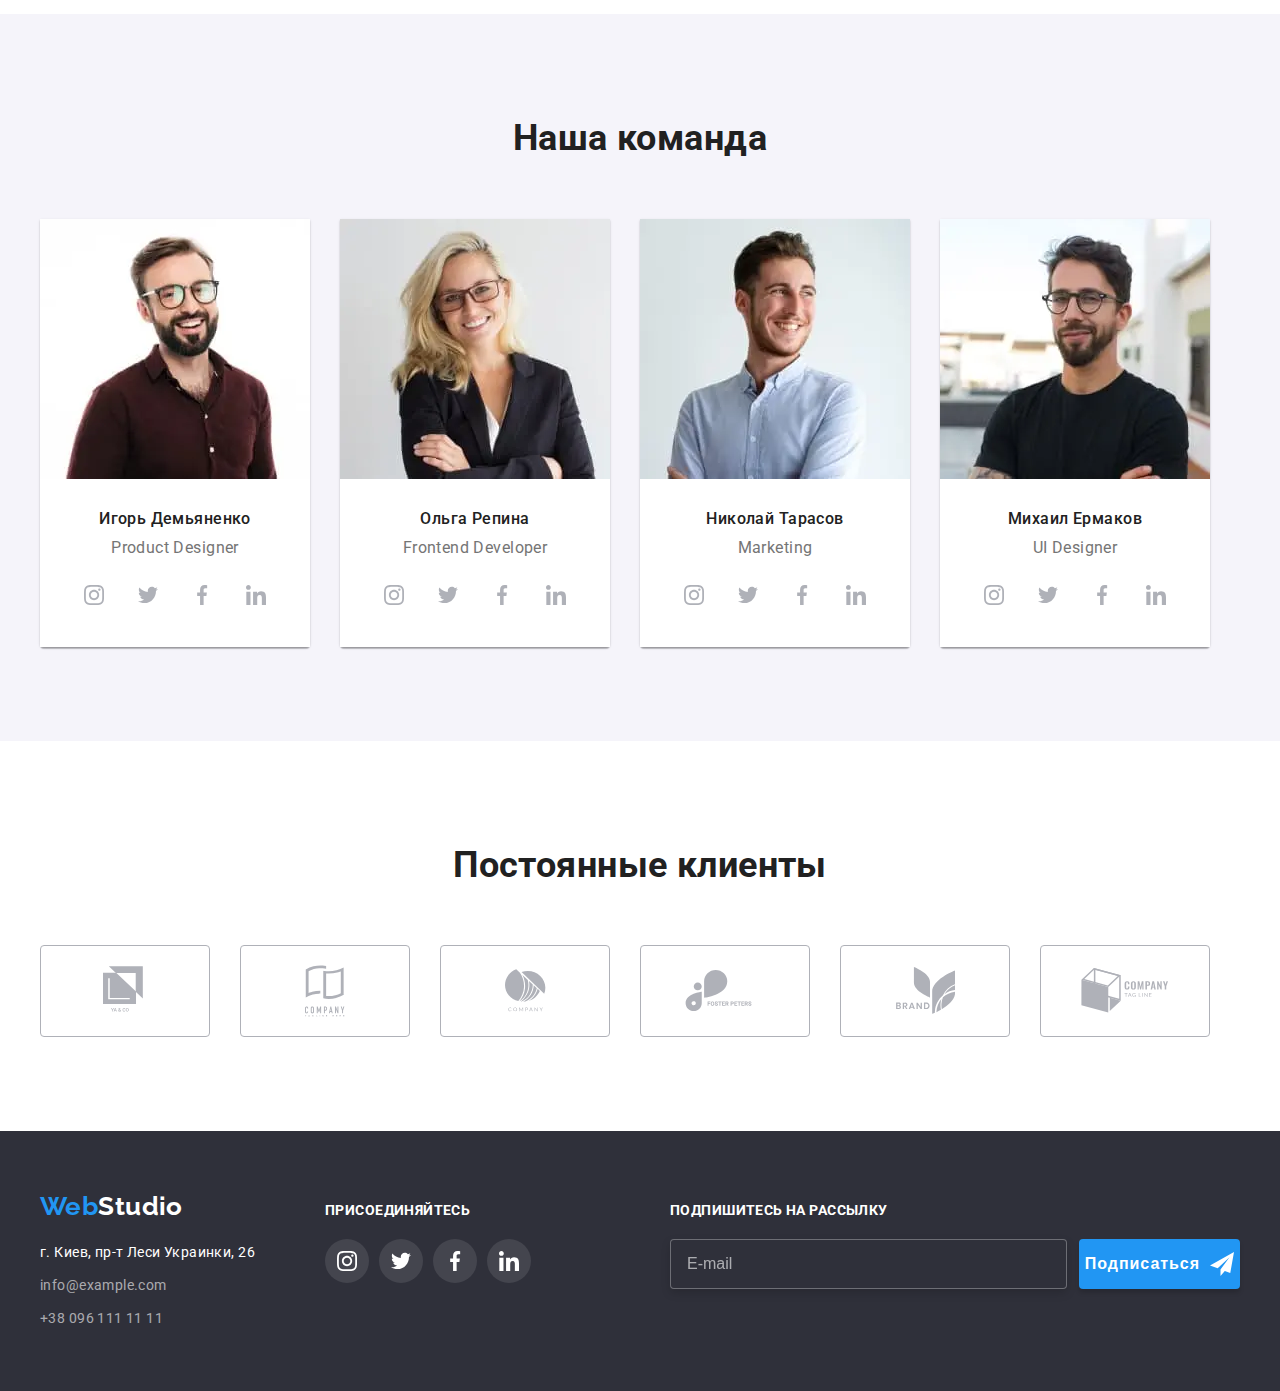
==== commit 0e2aa812: "Re-submit Assignment 08" ====
--- a/index.html
+++ b/index.html
@@ -107,13 +107,46 @@
            <div class="conteiner">
             <h2 class="section-title">Чем мы занимаемся</h2>
             <ul class="works">
-                <li class="item"><img srcset="images/box1.jpg 1x, images/box1@2x.jpg 2x" src="images/box1.jpg" alt="work1" width="370">
+                <li class="item">
+                    <picture>
+                        <source
+                        srcset="
+                        images/box1.webp 1x,
+                        images/box1@2x.webp 2x"
+                        type="image/webp">
+                        <img
+                        srcset="images/box1.jpg 1x,
+                        images/box1@2x.jpg 2x"
+                        src="images/box1.jpg" alt="work1" width="370">
+                    </picture>
                     <div class="works-label">Десктопные приложения</div>
                 </li>
-                <li class="item"><img srcset="images/box2.jpg 1x, images/box2@2x.jpg 2x" src="images/box2.jpg" alt="work2" width="370">
+                <li class="item">
+                    <picture>
+                        <source
+                        srcset="
+                        images/box2.webp 1x,
+                        images/box2@2x.webp 2x"
+                        type="image/webp">
+                        <img
+                        srcset="images/box2.jpg 1x,
+                        images/box2@2x.jpg 2x"
+                        src="images/box2.jpg" alt="work2" width="370">
+                    </picture>
                     <div class="works-label">Мобильные приложения</div>
                 </li>
-                <li class="item"><img srcset="images/box3.jpg 1x, images/box3@2x.jpg 2x" src="images/box3.jpg" alt="work3" width="370">
+                <li class="item">
+                    <picture>
+                        <source
+                        srcset="
+                        images/box3.webp 1x,
+                        images/box3@2x.webp 2x"
+                        type="image/webp">
+                        <img
+                        srcset="images/box3.jpg 1x,
+                        images/box3@2x.jpg 2x"
+                        src="images/box3.jpg" alt="work3" width="370">
+                    </picture>
                     <div class="works-label">Дизайнерские решения</div>
                 </li>
             </ul>
@@ -127,25 +160,34 @@
                 <li class="item">
                     <picture>
                         <source srcset="
+                        images/team1-270.webp 1x,
+                        images/team1-270@2x.webp 2x"
+                        media="(min-width:1200px)"
+                        type="image/webp">
+                        <source srcset="
                         images/team1-270.jpg 1x,
                         images/team1-270@2x.jpg 2x"
-                        media="(min-width:1200px)"
-                        sizes="(min-width: 1200px) 270px, (min-width: 768px) 354px, 450px"
-                        type="image/jpg" >
+                        media="(min-width:1200px)">
                         
+                        <source srcset="
+                        images/team1-354.webp 1x, 
+                        images/team1-354@2x.webp 2x"
+                        media="(min-width:768px)"
+                        type="image/webp">
                         <source srcset="
                         images/team1-354.jpg 1x, 
                         images/team1-354@2x.jpg 2x"
-                        media="(min-width:768px)"
-                        sizes="(min-width: 1200px) 270px, (min-width: 768px) 354px, 450px"
-                        type="image/jpg" >
-
+                        media="(min-width:768px)">
+
+                        <source srcset="
+                        images/team1-450.webp 1x,
+                        images/team1-450@2x.webp 2x"
+                        media="(max-width:767px)"
+                        type="image/webp">
                         <source srcset="
                         images/team1-450.jpg 1x,
                         images/team1-450@2x.jpg 2x"
-                        media="(max-width:767px)"
-                        sizes="(min-width: 1200px) 270px, (min-width: 768px) 354px, 450px" 
-                        type="image/jpg">
+                        media="(max-width:767px)">
 
                        <img src="images/team1-450.jpg" alt="Игорь Демьяненко">
                     </picture>
@@ -179,25 +221,34 @@
                 <li class="item">
                     <picture>
                         <source srcset="
+                        images/team2-270.webp 1x,
+                        images/team2-270@2x.webp 2x"
+                        media="(min-width:1200px)"
+                        type="image/webp">
+                        <source srcset="
                         images/team2-270.jpg 1x,
                         images/team2-270@2x.jpg 2x"
-                        media="(min-width:1200px)"
-                        sizes="(min-width: 1200px) 270px, (min-width: 768px) 354px, 450px"
-                        type="image/jpg" >
+                        media="(min-width:1200px)">
                         
+                        <source srcset="
+                        images/team2-354.webp 1x, 
+                        images/team2-354@2x.webp 2x"
+                        media="(min-width:768px)"
+                        type="image/webp">
                         <source srcset="
                         images/team2-354.jpg 1x, 
                         images/team2-354@2x.jpg 2x"
-                        media="(min-width:768px)"
-                        sizes="(min-width: 1200px) 270px, (min-width: 768px) 354px, 450px"
-                        type="image/jpg" >
-
+                        media="(min-width:768px)">
+
+                        <source srcset="
+                        images/team2-450.webp 1x,
+                        images/team2-450@2x.webp 2x"
+                        media="(max-width:767px)"
+                        type="image/webp">
                         <source srcset="
                         images/team2-450.jpg 1x,
                         images/team2-450@2x.jpg 2x"
-                        media="(max-width:767px)"
-                        sizes="(min-width: 1200px) 270px, (min-width: 768px) 354px, 450px" 
-                        type="image/jpg">
+                        media="(max-width:767px)">
 
                        <img src="images/team2-450.jpg" alt="Ольга Репина">
                     </picture>
@@ -231,25 +282,34 @@
                 <li class="item">
                     <picture>
                         <source srcset="
+                        images/team3-270.webp 1x,
+                        images/team3-270@2x.webp 2x"
+                        media="(min-width:1200px)"
+                        type="image/webp">
+                        <source srcset="
                         images/team3-270.jpg 1x,
                         images/team3-270@2x.jpg 2x"
-                        media="(min-width:1200px)"
-                        sizes="(min-width: 1200px) 270px, (min-width: 768px) 354px, 450px"
-                        type="image/jpg" >
+                        media="(min-width:1200px)">
                         
+                        <source srcset="
+                        images/team3-354.webp 1x, 
+                        images/team3-354@2x.webp 2x"
+                        media="(min-width:768px)"
+                        type="image/webp">
                         <source srcset="
                         images/team3-354.jpg 1x, 
                         images/team3-354@2x.jpg 2x"
-                        media="(min-width:768px)"
-                        sizes="(min-width: 1200px) 270px, (min-width: 768px) 354px, 450px"
-                        type="image/jpg" >
-
+                        media="(min-width:768px)">
+
+                        <source srcset="
+                        images/team3-450.webp 1x,
+                        images/team3-450@2x.webp 2x"
+                        media="(max-width:767px)"
+                        type="image/webp">
                         <source srcset="
                         images/team3-450.jpg 1x,
                         images/team3-450@2x.jpg 2x"
-                        media="(max-width:767px)"
-                        sizes="(min-width: 1200px) 270px, (min-width: 768px) 354px, 450px" 
-                        type="image/jpg">
+                        media="(max-width:767px)">
 
                        <img src="images/team3-450.jpg" alt="Николай Тарасов">
                     </picture>
@@ -283,25 +343,34 @@
                 <li class="item">
                     <picture>
                         <source srcset="
+                        images/team4-270.webp 1x,
+                        images/team4-270@2x.webp 2x"
+                        media="(min-width:1200px)"
+                        type="image/webp">
+                        <source srcset="
                         images/team4-270.jpg 1x,
                         images/team4-270@2x.jpg 2x"
-                        media="(min-width:1200px)"
-                        sizes="(min-width: 1200px) 270px, (min-width: 768px) 354px, 450px"
-                        type="image/jpg" >
+                        media="(min-width:1200px)">
                         
+                        <source srcset="
+                        images/team4-354.webp 1x, 
+                        images/team4-354@2x.webp 2x"
+                        media="(min-width:768px)"
+                        type="image/webp">
                         <source srcset="
                         images/team4-354.jpg 1x, 
                         images/team4-354@2x.jpg 2x"
-                        media="(min-width:768px)"
-                        sizes="(min-width: 1200px) 270px, (min-width: 768px) 354px, 450px"
-                        type="image/jpg" >
-
+                        media="(min-width:768px)">
+
+                        <source srcset="
+                        images/team4-450.webp 1x,
+                        images/team4-450@2x.webp 2x"
+                        media="(max-width:767px)"
+                        type="image/webp">
                         <source srcset="
                         images/team4-450.jpg 1x,
                         images/team4-450@2x.jpg 2x"
-                        media="(max-width:767px)"
-                        sizes="(min-width: 1200px) 270px, (min-width: 768px) 354px, 450px" 
-                        type="image/jpg">
+                        media="(max-width:767px)">
 
                        <img src="images/team4-450.jpg" alt="Михаил Ермаков">
                     </picture>
@@ -478,7 +547,7 @@
     </footer>    
 
     <script src="./js/modal.js"></script>
-    <script src="/js/menu.js"></script>
+    <script src="./js/menu.js"></script>
     <script>
         (() => {
   document
--- a/css/main.min.css
+++ b/css/main.min.css
@@ -1,2 +1,2 @@
-.hero button,.mail-btn,.modal-button{width:200px;height:50px;font-size:16px;line-height:1.87;letter-spacing:0.06em;font-weight:700;color:#fff;background-color:#2196F3;border-radius:4px;border:none}a{text-decoration:none}ul{list-style:none;margin:0;padding:0}img{display:block;max-width:100%;height:auto}body{margin:0;background-color:#fff;color:#757575;font-family:"Roboto",sans-serif;font-size:14px;font-weight:400;letter-spacing:.03em}.visually-hidden{position:absolute;width:1px;height:1px;margin:-1px;border:0;padding:0;clip:rect(0 0 0 0);overflow:hidden}.conteiner{margin:0 auto;padding-left:15px;padding-right:15px}@media screen and (min-width: 480px){.conteiner{width:480px}}@media screen and (min-width: 768px){.conteiner{width:768px}}@media screen and (min-width: 1200px){.conteiner{width:1200px}}.main-nav{position:relative;display:flex;align-items:center}@media screen and (max-width: 767px){.main-nav{justify-content:space-between}}@media screen and (min-width: 1200px){.page-nave{display:flex;align-items:center}}.logo{color:#2196F3;font-family:"Raleway",sans-serif;font-weight:700;font-size:24px;line-height:1.16}@media screen and (max-width: 767px){.logo{display:block;padding-top:16px;padding-bottom:16px}}@media screen and (min-width: 1200px){.logo{font-size:26px}}.accent{color:#000}.nav-menu{width:40px;height:40px;padding:0;display:flex;justify-content:center;align-items:center;color:#000;background-color:#fff;border:1px solid transparent;border-radius:50%;outline:transparent;cursor:pointer;transition:color 250ms cubic-bezier(0.4, 0, 0.2, 1)}.nav-menu .icon-close{display:none}.nav-menu.is-open .icon-close{display:block}.nav-menu.is-open .icon-menu{display:none}.nav-menu:hover,.nav-menu:focus{color:#2196F3}@media screen and (min-width: 768px){.nav-menu{display:none}}.menu{fill:currentColor}.burger-menu{background-color:#fff;text-align:center}@media screen and (max-width: 767px){.burger-menu{display:none;position:absolute;top:100%;left:0;width:100%;padding-top:60px;padding-bottom:60px;z-index:3}.burger-menu.is-open{display:block}}@media screen and (min-width: 768px){.burger-menu{display:flex;width:100%;align-items:center}}@media screen and (max-width: 767px){.site-nav{display:flex;flex-direction:column;align-items:center;margin-bottom:60px}}.site-nav .item{font-weight:500;font-size:18px}@media screen and (min-width: 768px){.site-nav .item{font-size:14px}}@media screen and (max-width: 767px){.site-nav .item+.item{margin-top:40px}}.site-nav .link.current{color:#2196F3}.site-nav .link.current::after{content:'';position:absolute;bottom:0;display:block;width:100%;height:4px;border-radius:2px;background-color:#2196F3}@media screen and (min-width: 768px){.site-nav{display:flex;margin-left:88px}.site-nav .item:not(:last-child){margin-right:50px}}@media screen and (min-width: 1200px){.site-nav{margin-left:93px}}.site-nav .link{display:block;padding-bottom:12px;position:relative;color:#212121;font-weight:500;line-height:1.14;letter-spacing:0.02em;transition:color 250ms cubic-bezier(0.4, 0, 0.2, 1)}@media screen and (max-width: 767px){.site-nav .link+.link{padding-top:40px}}@media screen and (min-width: 768px){.site-nav .link{padding-top:32px;padding-bottom:32px}}.site-nav .link:hover,.site-nav .link:focus{color:#2196F3}@media screen and (min-width: 1200px){.auth-nav{display:flex}}@media screen and (min-width: 768px){.auth-nav .item{display:block}}@media screen and (max-width: 767px){.auth-nav .item+.item{margin-top:16px}}@media screen and (min-width: 768px) and (max-width: 1199px){.auth-nav .item+.item{margin-top:10px}}@media screen and (min-width: 1200px){.auth-nav .item+.item{margin-left:50px}}.auth .link{color:#757575;font-style:normal;font-weight:500;font-size:18px;line-height:1.17;letter-spacing:0.02em;transition:color 250ms cubic-bezier(0.4, 0, 0.2, 1)}.auth .link:hover,.auth .link:focus{color:#2196F3}@media screen and (min-width: 768px){.auth .link{font-size:12px}}@media screen and (min-width: 1200px){.auth .link{font-size:14px}}.icon-link{fill:currentColor}@media screen and (min-width: 768px){.icon-link{margin-right:8px}}@media screen and (min-width: 1200px){.icon-link{margin-right:10px;vertical-align:middle}}.auth{margin-left:auto}.header{border-bottom:1px solid #ECECEC}.hero{padding-top:118px;padding-bottom:118px;margin-left:auto;margin-right:auto;max-width:480px;background-color:#2F303A;background-image:linear-gradient(to right, rgba(47,48,58,0.4), rgba(47,48,58,0.4)),url(../images/hero-450.jpg);background-repeat:no-repeat;background-size:cover;text-align:center}@media screen and (min-device-pixel-ratio: 2), screen and (min-resolution: 192dpi), screen and (min-resolution: 2dppx){.hero{background-image:linear-gradient(to right, rgba(47,48,58,0.4), rgba(47,48,58,0.4)),url(../images/hero-450@2x.jpg)}}@media screen and (min-width: 768px){.hero{max-width:768px;background-image:linear-gradient(to right, rgba(47,48,58,0.4), rgba(47,48,58,0.4)),url(../images/hero-768.jpg)}}@media screen and (min-width: 768px) and (min-device-pixel-ratio: 2), screen and (min-width: 768px) and (min-resolution: 192dpi), screen and (min-width: 768px) and (min-resolution: 2dppx){.hero{background-image:linear-gradient(to right, rgba(47,48,58,0.4), rgba(47,48,58,0.4)),url(../images/hero-768@2x.jpg)}}@media screen and (min-width: 1200px){.hero{max-width:1600px;background-image:linear-gradient(to right, rgba(47,48,58,0.4), rgba(47,48,58,0.4)),url(../images/hero-1600.jpg)}}@media screen and (min-width: 1200px) and (min-device-pixel-ratio: 2), screen and (min-width: 1200px) and (min-resolution: 192dpi), screen and (min-width: 1200px) and (min-resolution: 2dppx){.hero{background-image:linear-gradient(to right, rgba(47,48,58,0.4), rgba(47,48,58,0.4)),url(../images/hero-1600@2x.jpg)}}.hero-title{margin-top:0;margin-bottom:30px;color:#fff;font-weight:900;font-size:26px;line-height:1.62;letter-spacing:0.06em;text-transform:uppercase}@media screen and (min-width: 1200px){.hero-title{font-size:44px;line-height:1.36}}.hero button{padding:10px 31px;font-family:inherit;font-weight:700;transition:background-color 250ms cubic-bezier(0.4, 0, 0.2, 1)}.hero button:hover,.hero button:focus{background-color:#188CE8;cursor:pointer}.section{padding-bottom:60px}@media screen and (min-width: 1200px){.section{padding-bottom:94px}}.features{padding-top:60px}@media screen and (min-width: 1200px){.features{padding-top:94px}}.features-list{line-height:1.71}@media screen and (min-width: 768px){.features-list{display:flex;flex-wrap:wrap}}.features-list .title{margin-top:0;margin-bottom:10px;color:#212121;font-weight:700;font-size:14px;line-height:1.14;text-align:center;text-transform:uppercase}@media screen and (min-width: 768px){.features-list .title{text-align:start}}.features-list .item{width:450px}@media screen and (min-width: 768px){.features-list .item{width:354px}}@media screen and (min-width: 1200px){.features-list .item{width:270px}}.features-list .item:not(:last-child){margin-bottom:30px}@media screen and (min-width: 768px){.features-list .item:not(:last-child):nth-child(2n+1){margin-right:30px}}@media screen and (min-width: 768px){.features-list .item:not(:last-child):nth-last-child(-n+2){margin-bottom:0}}@media screen and (min-width: 1200px){.features-list .item:not(:last-child){margin-right:30px;margin-bottom:0}}.icon-features{display:flex;height:120px;justify-content:center;align-items:center;margin-bottom:30px;background-color:#F5F4FA;border-radius:4px}li p{margin-top:0;margin-bottom:0}@media (max-width: 1199px){.employment{display:none}}.works{display:flex}.works .item{position:relative}.works .item:not(:last-child){margin-right:30px}.works img{display:block}.works-label{position:absolute;bottom:0;left:0;display:flex;justify-content:center;align-items:center;width:370px;height:70px;font-weight:700;line-height:1.14;text-transform:uppercase;color:#fff;background-color:rgba(47,48,58,0.8)}.section-title{margin-top:0;margin-bottom:30px;color:#212121;font-weight:700;line-height:1.17;text-align:center;font-size:28px}@media screen and (min-width: 1200px){.section-title{margin-bottom:50px;font-size:36px;line-height:1.67}}.team{background-color:#F5F4FA;padding-top:60px;padding-bottom:60px;margin-left:auto;margin-right:auto}@media screen and (min-width: 1200px){.team{padding-top:94px;padding-bottom:94px}}.team .item{width:450px;text-align:center;box-shadow:0px 1px 3px rgba(0,0,0,0.12),0px 1px 1px rgba(0,0,0,0.14),0px 2px 1px rgba(0,0,0,0.2);border-radius:0px 0px 4px 4px}@media screen and (min-width: 768px){.team .item{width:354px}}@media screen and (min-width: 1200px){.team .item{width:270px}}.team .item:not(:last-child){margin-bottom:30px}@media screen and (min-width: 768px){.team .item:not(:last-child):nth-child(2n+1){margin-right:30px}}@media screen and (min-width: 768px){.team .item:not(:last-child):nth-last-child(-n+2){margin-bottom:0}}@media screen and (min-width: 1200px){.team .item:not(:last-child){margin-right:30px;margin-bottom:0}}@media screen and (min-width: 768px){.workers{display:flex;flex-wrap:wrap}}.workers-info{padding-top:30px;padding-right:10px;padding-bottom:24px;padding-left:10px;background-color:#fff}@media screen and (min-width: 1200px){.workers-info{padding-bottom:30px}}.team img{display:block;width:450px}@media screen and (min-width: 768px){.team img{width:354px}}@media screen and (min-width: 1200px){.team img{width:270px}}.names{margin-top:0;margin-bottom:10px;color:#212121;font-weight:500;line-height:1.19;font-size:16px}.proffeshion{margin-bottom:16px;font-size:16px;line-height:1.19}.social-links{display:flex;justify-content:center}.social-links .social-item+.social-item{margin-left:10px}.social-item .link-social{display:flex;width:44px;height:44px;justify-content:center;align-items:center;border-radius:50%;color:#afb1b8;transition:background-color 250ms cubic-bezier(0.4, 0, 0.2, 1),color 250ms cubic-bezier(0.4, 0, 0.2, 1)}.social-item .link-social:hover,.social-item .link-social:focus{background-color:#2196F3;color:#fff}.social-item svg{fill:currentColor}.clients{display:flex}@media screen and (max-width: 1199px){.clients{margin:-15px;flex-wrap:wrap}}.clients .item{width:calc((100% - 2 * 30px) / 2)}@media screen and (max-width: 1199px){.clients .item{margin:15px}}@media screen and (min-width: 768px){.clients .item{width:226px}}@media screen and (min-width: 1200px){.clients .item{width:170px}}@media screen and (min-width: 1200px){.clients .item:not(:last-child){margin-right:30px}}.clients-link{display:flex;justify-content:center;align-items:center;height:90px;color:#AFB1B8;border:1px solid #AFB1B8;border-radius:4px;transition:color 250ms cubic-bezier(0.4, 0, 0.2, 1),border-color 250ms cubic-bezier(0.4, 0, 0.2, 1)}.clients-link:hover,.clients-link:focus{color:#2196F3;border-color:#2196F3}.icon-clients{fill:currentColor}.partners{padding-top:60px}@media screen and (min-width: 1200px){.partners{padding-top:94px}}.footer{background-color:#2F303A}.footer .conteiner{text-align:center;padding-top:60px;padding-bottom:60px}@media screen and (min-width: 1200px){.footer .conteiner{display:flex;align-items:baseline;text-align:start}}.footer .logo{display:block;padding-top:0;padding-bottom:0;margin-top:0;margin-bottom:20px}.accent-foot,.map{color:#fff}.map{font-style:normal;line-height:1.71}.contacts{color:rgba(255,255,255,0.6);font-style:normal;line-height:1.71}@media screen and (min-width: 768px){.footer-contact{display:flex;align-items:baseline}}.contact-us{margin-top:8px}@media screen and (min-width: 1200px){.contact-us{margin-top:9px}}.subscribe{margin-top:60px}@media screen and (min-width: 768px){.subscribe{margin-left:auto;margin-top:0}}@media screen and (min-width: 1200px){.subscribe{margin-left:70px}}.subscribe .link-social{background-color:rgba(255,255,255,0.1);color:#fff}.join{display:block;margin-top:0;margin-bottom:20px;color:#fff;font-style:normal;font-weight:700;line-height:1.14;text-transform:uppercase}.mail-form{margin-top:60px}@media screen and (min-width: 1200px){.mail-form{margin-left:auto;margin-top:0}}.mail{width:100%;height:50px;margin-bottom:20px;padding-left:16px;border:1px solid rgba(255,255,255,0.3);box-sizing:border-box;filter:drop-shadow(0px 4px 4px rgba(0,0,0,0.15));border-radius:4px;font-style:normal;font-size:16px;line-height:1.25;color:rgba(255,255,255,0.6);background-color:#2F303A}@media screen and (min-width: 480px){.mail{min-width:450px}}@media screen and (min-width: 768px) and (max-width: 1199px){.mail{max-width:450px;margin-left:auto;margin-right:auto}}@media screen and (min-width: 1200px){.mail{display:flex;min-width:358px;margin-right:12px;justify-content:center;align-items:flex-start}}.mail::placeholder{font-style:normal;font-size:16px;line-height:1.25;color:rgba(255,255,255,0.6)}.mail-btn{display:flex;justify-content:center;align-items:center;font-style:normal;font-weight:700;box-shadow:0px 4px 4px rgba(0,0,0,0.15)}.mail-btn:hover{cursor:pointer}.send{margin-left:10px}.mail-enter{display:flex;flex-direction:column}@media screen and (max-width: 1199px){.mail-enter{align-items:center}}@media screen and (min-width: 1200px){.mail-enter{flex-direction:row}}.backdrop{position:fixed;top:0;left:0;width:100%;height:100%;z-index:2;background-color:rgba(0,0,0,0.2);opacity:1;transition:opacity 250ms cubic-bezier(0.4, 0, 0.2, 1);overflow-y:scroll}.backdrop.is-hidden{visibility:hidden;opacity:0;pointer-events:none}.backdrop.is-hidden .modal{transform:translate(-50%, -50%) scale(0.9);opacity:0}.modal{position:absolute;top:50%;left:50%;width:450px;height:609px;padding:40px;box-shadow:0px 1px 3px rgba(0,0,0,0.12),0px 1px 1px rgba(0,0,0,0.14),0px 2px 1px rgba(0,0,0,0.2);border-radius:4px;background:#fff;transform:translate(-50%, -50%) scale(1);opacity:1;transition:transform 250ms cubic-bezier(0.4, 0, 0.2, 1),opacity 250ms cubic-bezier(0.4, 0, 0.2, 1)}@media screen and (min-width: 1200px){.modal{width:528px;height:581px}}.modal-close{position:absolute;top:8px;right:8px;width:30px;height:30px;padding:0;display:flex;justify-content:center;align-items:center;color:#000;background-color:#fff;border:1px solid rgba(0,0,0,0.1);border-radius:50%;outline:transparent;cursor:pointer;transition:color 250ms cubic-bezier(0.4, 0, 0.2, 1)}.modal-close:hover,.modal-close:focus{color:#2196F3}.close{fill:currentColor}.modal-form{display:flex;flex-direction:column}.modal-form .form-label{position:relative}.modal-title{font-family:"Roboto",sans-serif;font-style:normal;font-weight:700;font-size:20px;line-height:1.5;text-align:center;letter-spacing:0.03em;color:#212121;margin-bottom:12px}@media screen and (min-width: 1200px){.modal-title{line-height:1.15}}.imput-title{display:block;font-family:"Roboto",sans-serif;font-style:normal;font-size:12px;line-height:1.17;letter-spacing:0.01em;color:#757575;margin-bottom:4px}.inputs{width:370px;height:40px;padding:11px 42px;border:1px solid rgba(33,33,33,0.2);border-radius:4px;margin-bottom:10px;outline:transparent;cursor:pointer;transition:border 250ms cubic-bezier(0.4, 0, 0.2, 1)}@media screen and (min-width: 1200px){.inputs{width:448px}}.form-label svg{position:absolute;top:29px;left:12px;fill:#000;transition:fill 250ms cubic-bezier(0.4, 0, 0.2, 1)}.comment{width:370px;height:120px;padding:12px 16px;border:1px solid rgba(33,33,33,0.2);border-radius:4px;margin-bottom:20px;outline:transparent;cursor:pointer;transition:border 250ms cubic-bezier(0.4, 0, 0.2, 1)}@media screen and (min-width: 1200px){.comment{width:448px}}.comment::placeholder{font-family:"Roboto",sans-serif;font-style:normal;font-weight:400;font-size:12px;line-height:1.17;letter-spacing:0.01em;color:rgba(117,117,117,0.5)}.inputs:focus-within,.comment:focus-within{border:1px solid #2196F3}.inputs:focus-within ~ svg{fill:#2196F3}.agreement{display:flex;justify-content:center;margin-bottom:30px;font-style:normal;font-size:12px;line-height:1.17;color:#757575}@media screen and (min-width: 1200px){.agreement{font-size:14px;line-height:1.71}}.check{display:flex;align-items:center}.check::before{display:inline-block;content:'';width:16px;height:15px;margin-right:8px;background-image:url(../images/checkbox.svg);fill:#212121;transition:fill 250ms cubic-bezier(0.4, 0, 0.2, 1),background-color 250ms cubic-bezier(0.4, 0, 0.2, 1),background-image 250ms cubic-bezier(0.4, 0, 0.2, 1)}.checkbox:checked+.check::before{background-color:#2196F3;background-image:url(../images/check.svg);border-radius:2px}.agreement label{position:relative;display:block}@media screen and (min-width: 1200px){.agreement label{padding-left:12px}}.agreement a{position:relative;color:#2196F3}.agreement a:before{position:absolute;left:0;bottom:1px;content:'';height:1px;width:100%;background-color:currentColor}@media screen and (min-width: 1200px){.agreement a:before{bottom:4px}}.modal-button{margin-right:auto;margin-left:auto;font-family:"Roboto",sans-serif;font-style:normal;font-weight:700;box-shadow:0px 4px 4px rgba(0,0,0,0.15);transition:background-color 250ms cubic-bezier(0.4, 0, 0.2, 1)}.modal-button:hover,.modal-button:focus{background-color:#188CE8;cursor:pointer}.filter{display:flex;margin-bottom:40px;justify-content:center}@media screen and (min-width: 768px){.filter{margin-bottom:14px}}@media screen and (min-width: 1200px){.filter{margin-bottom:34px}}@media screen and (max-width: 767px){.filter{flex-wrap:wrap;justify-content:start}}@media screen and (max-width: 767px){.filter .item{margin-bottom:15px}}.filter .item:not(:last-child){margin-right:8px}.filter-btn{padding:6px 22px;background-color:#F5F4FA;color:#212121;border-radius:4px;border:1px solid transparent;font-weight:500;font-size:16px;line-height:1.62;letter-spacing:0.03em;transition:color 250ms cubic-bezier(0.4, 0, 0.2, 1),background-color 250ms cubic-bezier(0.4, 0, 0.2, 1),box-shadow 250ms cubic-bezier(0.4, 0, 0.2, 1)}.filter-btn:hover,.filter-btn:focus{background-color:#2196F3;color:#fff;box-shadow:0px 3px 1px rgba(0,0,0,0.1),0px 1px 2px rgba(0,0,0,0.08),0px 2px 2px rgba(0,0,0,0.12)}.portfolio{padding-top:60px;padding-bottom:60px}@media screen and (min-width: 1200px){.portfolio{padding-top:94px;padding-bottom:94px}}@media screen and (min-width: 768px){.work-list{display:flex;flex-wrap:wrap}}.work-list .title{color:#212121;font-weight:700;font-size:18px;line-height:2;letter-spacing:0.06em;margin-top:0;margin-bottom:4px}.work-item{background-color:#fff;width:450px}@media screen and (min-width: 768px) and (max-width: 1199px){.work-item{width:calc((100% - 30px) / 2)}.work-item:not(:nth-child(2n)){margin-right:30px}.work-item:not(:last-child){margin-bottom:30px}}@media screen and (min-width: 1200px){.work-item{width:calc((100% - 60px) / 3)}.work-item:not(:nth-child(3n)){margin-right:30px}.work-item:not(:nth-last-child(-n+3)){margin-bottom:30px}}.work-link{display:block;transition:box-shadow 250ms cubic-bezier(0.4, 0, 0.2, 1)}.work-link:hover,.work-link:focus{box-shadow:0px 1px 1px rgba(0,0,0,0.12),0px 4px 4px rgba(0,0,0,0.06),1px 4px 6px rgba(0,0,0,0.16)}.work-link:hover .image-overlay,.work-link:focus .image-overlay{opacity:1;transform:translateY(0)}.work-item img{display:block}.work-image{position:relative;overflow:hidden}.image-overlay{position:absolute;top:0;left:0;transform:translateY(100%);width:100%;height:100%;padding:63px 24px;font-size:18px;line-height:1.56;color:#fff;background-color:rgba(33,150,243,0.9);opacity:0;transition:opacity 250ms cubic-bezier(0.4, 0, 0.2, 1),transform 250ms cubic-bezier(0.4, 0, 0.2, 1)}.work-content{padding-top:20px;padding-left:24px;padding-right:24px;padding-bottom:20px;border-left:1px solid #eee;border-right:1px solid #eee;border-bottom:1px solid #eee}.work-content p{color:#757575;font-size:16px;line-height:1.87}
+.hero button,.mail-btn,.modal-button{width:200px;height:50px;font-size:16px;line-height:1.87;letter-spacing:0.06em;font-weight:700;color:#fff;background-color:#2196F3;border-radius:4px;border:none}a{text-decoration:none}ul{list-style:none;margin:0;padding:0}img{display:block;max-width:100%;height:auto}body{margin:0;background-color:#fff;color:#757575;font-family:"Roboto",sans-serif;font-size:14px;font-weight:400;letter-spacing:.03em}.visually-hidden{position:absolute;width:1px;height:1px;margin:-1px;border:0;padding:0;clip:rect(0 0 0 0);overflow:hidden}.conteiner{margin:0 auto;padding-left:15px;padding-right:15px}@media screen and (min-width: 480px){.conteiner{width:480px}}@media screen and (min-width: 768px){.conteiner{width:768px}}@media screen and (min-width: 1200px){.conteiner{width:1200px}}.main-nav{display:flex;align-items:center;border-bottom:1px solid #ECECEC}@media screen and (max-width: 767px){.main-nav{position:fixed;z-index:2;width:100%;top:0;left:0;justify-content:space-between;background-color:#fff}}@media screen and (min-width: 1200px){.page-nave{display:flex;align-items:center}}.logo{color:#2196F3;font-family:"Raleway",sans-serif;font-weight:700;font-size:24px;line-height:1.16}@media screen and (max-width: 767px){.logo{display:block;padding-top:16px;padding-bottom:16px}}@media screen and (min-width: 1200px){.logo{font-size:26px}}.accent{color:#000}.nav-menu{width:40px;height:40px;padding:0;display:flex;justify-content:center;align-items:center;color:#000;background-color:#fff;border:1px solid transparent;border-radius:50%;outline:transparent;cursor:pointer;transition:color 250ms cubic-bezier(0.4, 0, 0.2, 1)}.nav-menu .icon-close{display:none}.nav-menu.is-open .icon-close{display:block}.nav-menu.is-open .icon-menu{display:none}.nav-menu:hover,.nav-menu:focus{color:#2196F3}@media screen and (min-width: 768px){.nav-menu{display:none}}.menu{fill:currentColor}.burger-menu{text-align:center}@media screen and (max-width: 767px){.burger-menu{display:none;position:absolute;top:100%;left:0;width:100%;padding-top:60px;padding-bottom:60px;z-index:3;background-color:#fff;box-shadow:0px 4px 8px rgba(0,0,0,0.04),0px 2px 4px rgba(0,0,0,0.08),0px 1px 3px rgba(0,0,0,0.16)}.burger-menu.is-open{display:block}}@media screen and (min-width: 768px){.burger-menu{display:flex;width:100%;align-items:center}}@media screen and (max-width: 767px){.site-nav{display:flex;flex-direction:column;align-items:center;margin-bottom:60px}}.site-nav .item{font-weight:500;font-size:18px}@media screen and (min-width: 768px){.site-nav .item{font-size:14px}}@media screen and (max-width: 767px){.site-nav .item+.item{margin-top:40px}}.site-nav .link.current{color:#2196F3}.site-nav .link.current::after{content:'';position:absolute;bottom:0;display:block;width:100%;height:4px;border-radius:2px;background-color:#2196F3}@media screen and (min-width: 768px){.site-nav{display:flex;margin-left:88px}.site-nav .item:not(:last-child){margin-right:50px}}@media screen and (min-width: 1200px){.site-nav{margin-left:93px}}.site-nav .link{display:block;padding-bottom:12px;position:relative;color:#212121;font-weight:500;line-height:1.14;letter-spacing:0.02em;transition:color 250ms cubic-bezier(0.4, 0, 0.2, 1)}@media screen and (max-width: 767px){.site-nav .link+.link{padding-top:40px}}@media screen and (min-width: 768px){.site-nav .link{padding-top:32px;padding-bottom:32px}}.site-nav .link:hover,.site-nav .link:focus{color:#2196F3}@media screen and (min-width: 768px) and (max-width: 1199px){.auth-nav{text-align:start}}@media screen and (min-width: 1200px){.auth-nav{display:flex}}@media screen and (max-width: 767px){.auth-nav .item+.item{margin-top:16px}}@media screen and (min-width: 768px) and (max-width: 1199px){.auth-nav .item+.item{margin-top:10px}}@media screen and (min-width: 1200px){.auth-nav .item+.item{margin-left:50px}}.auth .link{color:#757575;font-style:normal;font-weight:500;font-size:18px;line-height:1.17;letter-spacing:0.02em;transition:color 250ms cubic-bezier(0.4, 0, 0.2, 1)}.auth .link:hover,.auth .link:focus{color:#2196F3}@media screen and (min-width: 768px){.auth .link{font-size:12px}}@media screen and (min-width: 1200px){.auth .link{font-size:14px}}.icon-link{fill:currentColor;margin-right:10px}@media screen and (min-width: 768px){.icon-link{margin-right:8px}}@media screen and (min-width: 1200px){.icon-link{margin-right:10px;vertical-align:middle}}.auth{margin-left:auto}@media screen and (max-width: 767px){.header{position:relative}}.hero{padding-top:118px;padding-bottom:118px;margin-left:auto;margin-right:auto;max-width:100%;background-color:#2F303A;background-image:linear-gradient(to right, rgba(47,48,58,0.4), rgba(47,48,58,0.4)),url(../images/hero-450.jpg);background-repeat:no-repeat;background-size:cover;text-align:center}@media screen and (max-width: 767px){.hero{margin-top:60px}}@media screen and (min-device-pixel-ratio: 2), screen and (-webkit-min-device-pixel-ratio: 2), screen and (-o-min-device-pixel-ratio: 2 / 1), screen and (min-resolution: 192dpi), screen and (min-resolution: 2dppx){.hero{background-image:linear-gradient(to right, rgba(47,48,58,0.4), rgba(47,48,58,0.4)),url(../images/hero-450@2x.jpg)}}@media screen and (min-width: 768px){.hero{background-image:linear-gradient(to right, rgba(47,48,58,0.4), rgba(47,48,58,0.4)),url(../images/hero-768.jpg)}}@media screen and (min-width: 768px) and (min-device-pixel-ratio: 2), screen and (-webkit-min-device-pixel-ratio: 2), screen and (-o-min-device-pixel-ratio: 2 / 1), screen and (min-width: 768px) and (min-resolution: 192dpi), screen and (min-width: 768px) and (min-resolution: 2dppx){.hero{background-image:linear-gradient(to right, rgba(47,48,58,0.4), rgba(47,48,58,0.4)),url(../images/hero-768@2x.jpg)}}@media screen and (min-width: 1200px){.hero{max-width:1600px;padding-top:200px;padding-bottom:200px;background-image:linear-gradient(to right, rgba(47,48,58,0.4), rgba(47,48,58,0.4)),url(../images/hero-1600.jpg)}}@media screen and (min-width: 1200px) and (min-device-pixel-ratio: 2), screen and (-webkit-min-device-pixel-ratio: 2), screen and (-o-min-device-pixel-ratio: 2 / 1), screen and (min-width: 1200px) and (min-resolution: 192dpi), screen and (min-width: 1200px) and (min-resolution: 2dppx){.hero{background-image:linear-gradient(to right, rgba(47,48,58,0.4), rgba(47,48,58,0.4)),url(../images/hero-1600@2x.jpg)}}.hero-title{margin-top:0;margin-bottom:30px;color:#fff;font-weight:900;font-size:26px;line-height:1.62;letter-spacing:0.06em;text-transform:uppercase}@media screen and (min-width: 1200px){.hero-title{font-size:44px;line-height:1.36}}.hero button{padding:10px 31px;font-family:inherit;font-weight:700;transition:background-color 250ms cubic-bezier(0.4, 0, 0.2, 1)}.hero button:hover,.hero button:focus{background-color:#188CE8;cursor:pointer}.section{padding-bottom:60px}@media screen and (min-width: 1200px){.section{padding-bottom:94px}}.features{padding-top:60px}@media screen and (min-width: 1200px){.features{padding-top:94px}}.features-list{line-height:1.71}@media screen and (min-width: 768px){.features-list{display:flex;flex-wrap:wrap}}.features-list .title{margin-top:0;margin-bottom:10px;color:#212121;font-weight:700;font-size:14px;line-height:1.14;text-align:center;text-transform:uppercase}@media screen and (min-width: 768px){.features-list .title{text-align:start}}.features-list .item{width:100%}@media screen and (min-width: 768px){.features-list .item{width:354px}}@media screen and (min-width: 1200px){.features-list .item{width:270px}}.features-list .item:not(:last-child){margin-bottom:30px}@media screen and (min-width: 768px){.features-list .item:not(:last-child):nth-child(2n+1){margin-right:30px}}@media screen and (min-width: 768px){.features-list .item:not(:last-child):nth-last-child(-n+2){margin-bottom:0}}@media screen and (min-width: 1200px){.features-list .item:not(:last-child){margin-right:30px;margin-bottom:0}}.icon-features{display:flex;height:120px;justify-content:center;align-items:center;margin-bottom:30px;background-color:#F5F4FA;border-radius:4px}li p{margin-top:0;margin-bottom:0}@media (max-width: 1199px){.employment{display:none}}.works{display:flex}.works .item{position:relative}.works .item:not(:last-child){margin-right:30px}.works img{display:block}.works-label{position:absolute;bottom:0;left:0;display:flex;justify-content:center;align-items:center;width:370px;height:70px;font-weight:700;line-height:1.14;text-transform:uppercase;color:#fff;background-color:rgba(47,48,58,0.8)}.section-title{margin-top:0;margin-bottom:30px;color:#212121;font-weight:700;line-height:1.17;text-align:center;font-size:28px}@media screen and (min-width: 1200px){.section-title{margin-bottom:50px;font-size:36px;line-height:1.67}}.team{background-color:#F5F4FA;padding-top:60px;padding-bottom:60px;margin-left:auto;margin-right:auto}@media screen and (min-width: 1200px){.team{padding-top:94px;padding-bottom:94px}}.team .item{width:100%;text-align:center;box-shadow:0px 1px 3px rgba(0,0,0,0.12),0px 1px 1px rgba(0,0,0,0.14),0px 2px 1px rgba(0,0,0,0.2);border-radius:0px 0px 4px 4px}@media screen and (min-width: 768px){.team .item{width:354px}}@media screen and (min-width: 1200px){.team .item{width:270px}}.team .item:not(:last-child){margin-bottom:30px}@media screen and (min-width: 768px){.team .item:not(:last-child):nth-child(2n+1){margin-right:30px}}@media screen and (min-width: 768px){.team .item:not(:last-child):nth-last-child(-n+2){margin-bottom:0}}@media screen and (min-width: 1200px){.team .item:not(:last-child){margin-right:30px;margin-bottom:0}}@media screen and (min-width: 768px){.workers{display:flex;flex-wrap:wrap}}.workers-info{padding-top:30px;padding-right:10px;padding-bottom:24px;padding-left:10px;background-color:#fff}@media screen and (min-width: 1200px){.workers-info{padding-bottom:30px}}.team img{display:block;width:450px}@media screen and (min-width: 768px){.team img{width:354px}}@media screen and (min-width: 1200px){.team img{width:270px}}.names{margin-top:0;margin-bottom:10px;color:#212121;font-weight:500;line-height:1.19;font-size:16px}.proffeshion{margin-bottom:16px;font-size:16px;line-height:1.19}.social-links{display:flex;justify-content:center}.social-links .social-item+.social-item{margin-left:10px}.social-item .link-social{display:flex;width:44px;height:44px;justify-content:center;align-items:center;border-radius:50%;color:#afb1b8;transition:background-color 250ms cubic-bezier(0.4, 0, 0.2, 1),color 250ms cubic-bezier(0.4, 0, 0.2, 1)}.social-item .link-social:hover,.social-item .link-social:focus{background-color:#2196F3;color:#fff}.social-item svg{fill:currentColor}.clients{display:flex}@media screen and (max-width: 1199px){.clients{margin:-15px;flex-wrap:wrap}}.clients .item{width:calc((100% - 2 * 30px) / 2)}@media screen and (max-width: 1199px){.clients .item{margin:15px}}@media screen and (min-width: 768px){.clients .item{width:226px}}@media screen and (min-width: 1200px){.clients .item{width:170px}}@media screen and (min-width: 1200px){.clients .item:not(:last-child){margin-right:30px}}.clients-link{display:flex;justify-content:center;align-items:center;height:90px;color:#AFB1B8;border:1px solid #AFB1B8;border-radius:4px;transition:color 250ms cubic-bezier(0.4, 0, 0.2, 1),border-color 250ms cubic-bezier(0.4, 0, 0.2, 1)}.clients-link:hover,.clients-link:focus{color:#2196F3;border-color:#2196F3}.icon-clients{fill:currentColor}.partners{padding-top:60px}@media screen and (min-width: 1200px){.partners{padding-top:94px}}.footer{background-color:#2F303A}.footer .conteiner{text-align:center;padding-top:60px;padding-bottom:60px}@media screen and (min-width: 1200px){.footer .conteiner{display:flex;align-items:baseline;text-align:start}}.footer .logo{display:block;padding-top:0;padding-bottom:0;margin-top:0;margin-bottom:20px}.accent-foot,.map{color:#fff}.map{font-style:normal;line-height:1.71}.contacts{color:rgba(255,255,255,0.6);font-style:normal;line-height:1.71}@media screen and (min-width: 768px){.footer-contact{display:flex;align-items:baseline}}.contact-us{margin-top:8px}@media screen and (min-width: 1200px){.contact-us{margin-top:9px}}.subscribe{margin-top:60px}@media screen and (min-width: 768px){.subscribe{margin-left:auto;margin-top:0}}@media screen and (min-width: 1200px){.subscribe{margin-left:70px}}.subscribe .link-social{background-color:rgba(255,255,255,0.1);color:#fff}.join{display:block;margin-top:0;margin-bottom:20px;color:#fff;font-style:normal;font-weight:700;line-height:1.14;text-transform:uppercase}.mail-form{margin-top:60px}@media screen and (min-width: 1200px){.mail-form{margin-left:auto;margin-top:0}}.mail{width:100%;height:50px;margin-bottom:20px;padding-left:16px;border:1px solid rgba(255,255,255,0.3);box-sizing:border-box;filter:drop-shadow(0px 4px 4px rgba(0,0,0,0.15));border-radius:4px;font-style:normal;font-size:16px;line-height:1.25;color:rgba(255,255,255,0.6);background-color:#2F303A}@media screen and (min-width: 480px){.mail{min-width:450px}}@media screen and (min-width: 768px) and (max-width: 1199px){.mail{max-width:450px;margin-left:auto;margin-right:auto}}@media screen and (min-width: 1200px){.mail{display:flex;min-width:358px;margin-right:12px;justify-content:center;align-items:flex-start}}.mail::placeholder{font-style:normal;font-size:16px;line-height:1.25;color:rgba(255,255,255,0.6)}.mail-btn{display:flex;justify-content:center;align-items:center;font-style:normal;font-weight:700;box-shadow:0px 4px 4px rgba(0,0,0,0.15)}.mail-btn:hover{cursor:pointer}.send{margin-left:10px}.mail-enter{display:flex;flex-direction:column}@media screen and (max-width: 1199px){.mail-enter{align-items:center}}@media screen and (min-width: 1200px){.mail-enter{flex-direction:row}}.backdrop{position:fixed;top:0;left:0;width:100%;height:100%;z-index:2;background-color:rgba(0,0,0,0.2);opacity:1;transition:opacity 250ms cubic-bezier(0.4, 0, 0.2, 1);overflow-y:scroll}.backdrop.is-hidden{visibility:hidden;opacity:0;pointer-events:none}.backdrop.is-hidden .modal{transform:translate(-50%, -50%) scale(0.9);opacity:0}.modal{position:absolute;top:50%;left:50%;max-width:100%;padding:40px;box-shadow:0px 1px 3px rgba(0,0,0,0.12),0px 1px 1px rgba(0,0,0,0.14),0px 2px 1px rgba(0,0,0,0.2);border-radius:4px;background:#fff;transform:translate(-50%, -50%) scale(1);opacity:1;transition:transform 250ms cubic-bezier(0.4, 0, 0.2, 1),opacity 250ms cubic-bezier(0.4, 0, 0.2, 1)}@media screen and (min-width: 480px){.modal{width:450px;height:609px}}@media screen and (min-width: 1200px){.modal{width:528px;height:581px}}.modal-close{position:absolute;top:8px;right:8px;width:30px;height:30px;padding:0;display:flex;justify-content:center;align-items:center;color:#000;background-color:#fff;border:1px solid rgba(0,0,0,0.1);border-radius:50%;outline:transparent;cursor:pointer;transition:color 250ms cubic-bezier(0.4, 0, 0.2, 1)}.modal-close:hover,.modal-close:focus{color:#2196F3}.close{fill:currentColor}.modal-form{display:flex;flex-direction:column}.modal-form .form-label{position:relative}.modal-title{font-family:"Roboto",sans-serif;font-style:normal;font-weight:700;font-size:20px;line-height:1.5;text-align:center;letter-spacing:0.03em;color:#212121;margin-bottom:12px}@media screen and (min-width: 1200px){.modal-title{line-height:1.15}}.imput-title{display:block;font-family:"Roboto",sans-serif;font-style:normal;font-size:12px;line-height:1.17;letter-spacing:0.01em;color:#757575;margin-bottom:4px}.inputs{width:370px;height:40px;padding:11px 42px;border:1px solid rgba(33,33,33,0.2);border-radius:4px;margin-bottom:10px;outline:transparent;cursor:pointer;transition:border 250ms cubic-bezier(0.4, 0, 0.2, 1)}@media screen and (min-width: 1200px){.inputs{width:448px}}.form-label svg{position:absolute;top:29px;left:12px;fill:#000;transition:fill 250ms cubic-bezier(0.4, 0, 0.2, 1)}.comment{width:370px;height:120px;padding:12px 16px;border:1px solid rgba(33,33,33,0.2);border-radius:4px;margin-bottom:20px;outline:transparent;cursor:pointer;transition:border 250ms cubic-bezier(0.4, 0, 0.2, 1)}@media screen and (min-width: 1200px){.comment{width:448px}}.comment::placeholder{font-family:"Roboto",sans-serif;font-style:normal;font-weight:400;font-size:12px;line-height:1.17;letter-spacing:0.01em;color:rgba(117,117,117,0.5)}.inputs:focus-within,.comment:focus-within{border:1px solid #2196F3}.inputs:focus-within ~ svg{fill:#2196F3}.agreement{display:flex;margin-bottom:30px;font-style:normal;font-size:10px;line-height:1.17;color:#757575}@media screen and (min-width: 1200px){.agreement{font-size:14px;line-height:1.71}}.check{display:flex;align-items:center;white-space:pre-wrap}.check::before{display:inline-block;content:'';width:16px;height:15px;margin-right:8px;background-image:url(../images/checkbox.svg);fill:#212121;transition:fill 250ms cubic-bezier(0.4, 0, 0.2, 1),background-color 250ms cubic-bezier(0.4, 0, 0.2, 1),background-image 250ms cubic-bezier(0.4, 0, 0.2, 1)}.checkbox:checked+.check::before{background-color:#2196F3;background-image:url(../images/check.svg);border-radius:2px}.agreement label{position:relative;display:block}@media screen and (min-width: 1200px){.agreement label{padding-left:12px}}.agreement a{position:relative;color:#2196F3}.agreement a:before{position:absolute;left:0;bottom:1px;content:'';height:1px;width:100%;background-color:currentColor}@media screen and (min-width: 1200px){.agreement a:before{bottom:4px}}.modal-button{margin-right:auto;margin-left:auto;font-family:"Roboto",sans-serif;font-style:normal;font-weight:700;box-shadow:0px 4px 4px rgba(0,0,0,0.15);transition:background-color 250ms cubic-bezier(0.4, 0, 0.2, 1)}.modal-button:hover,.modal-button:focus{background-color:#188CE8;cursor:pointer}.filter{display:flex;margin-bottom:40px;justify-content:center}@media screen and (min-width: 768px){.filter{margin-bottom:14px}}@media screen and (min-width: 1200px){.filter{margin-bottom:34px}}@media screen and (max-width: 767px){.filter{flex-wrap:wrap;justify-content:start}}@media screen and (max-width: 767px){.filter .item{margin-bottom:15px}}.filter .item:not(:last-child){margin-right:8px}.filter-btn{padding:6px 22px;background-color:#F5F4FA;color:#212121;border-radius:4px;border:1px solid transparent;font-weight:500;font-size:16px;line-height:1.62;letter-spacing:0.03em;transition:color 250ms cubic-bezier(0.4, 0, 0.2, 1),background-color 250ms cubic-bezier(0.4, 0, 0.2, 1),box-shadow 250ms cubic-bezier(0.4, 0, 0.2, 1)}.filter-btn:hover,.filter-btn:focus{background-color:#2196F3;color:#fff;box-shadow:0px 3px 1px rgba(0,0,0,0.1),0px 1px 2px rgba(0,0,0,0.08),0px 2px 2px rgba(0,0,0,0.12)}.portfolio{padding-top:60px;padding-bottom:60px}@media screen and (min-width: 1200px){.portfolio{padding-top:94px;padding-bottom:94px}}@media screen and (min-width: 768px){.work-list{display:flex;flex-wrap:wrap}}.work-list .title{color:#212121;font-weight:700;font-size:18px;line-height:2;letter-spacing:0.06em;margin-top:0;margin-bottom:4px}.work-item{background-color:#fff;width:450px}@media screen and (max-width: 1199px){.work-item:not(:last-child){margin-bottom:30px}}@media screen and (min-width: 768px) and (max-width: 1199px){.work-item{width:calc((100% - 30px) / 2)}.work-item:not(:nth-child(2n)){margin-right:30px}}@media screen and (min-width: 1200px){.work-item{width:calc((100% - 60px) / 3)}.work-item:not(:nth-child(3n)){margin-right:30px}.work-item:not(:nth-last-child(-n+3)){margin-bottom:30px}}.work-link{display:block;transition:box-shadow 250ms cubic-bezier(0.4, 0, 0.2, 1)}.work-link:hover,.work-link:focus{box-shadow:0px 1px 1px rgba(0,0,0,0.12),0px 4px 4px rgba(0,0,0,0.06),1px 4px 6px rgba(0,0,0,0.16)}.work-link:hover .image-overlay,.work-link:focus .image-overlay{opacity:1;transform:translateY(0)}.work-image{position:relative;overflow:hidden}.image-overlay{position:absolute;top:0;left:0;transform:translateY(100%);width:100%;height:100%;padding:63px 24px;font-size:18px;line-height:1.56;color:#fff;background-color:rgba(33,150,243,0.9);opacity:0;transition:opacity 250ms cubic-bezier(0.4, 0, 0.2, 1),transform 250ms cubic-bezier(0.4, 0, 0.2, 1)}.work-content{padding-top:20px;padding-left:24px;padding-right:24px;padding-bottom:20px;border-left:1px solid #eee;border-right:1px solid #eee;border-bottom:1px solid #eee}@media screen and (min-width: 768px) and (max-width: 1199px){.work-content{padding-right:12px}}.work-content p{color:#757575;font-size:16px;line-height:1.87}
 /*# sourceMappingURL=main.min.css.map */